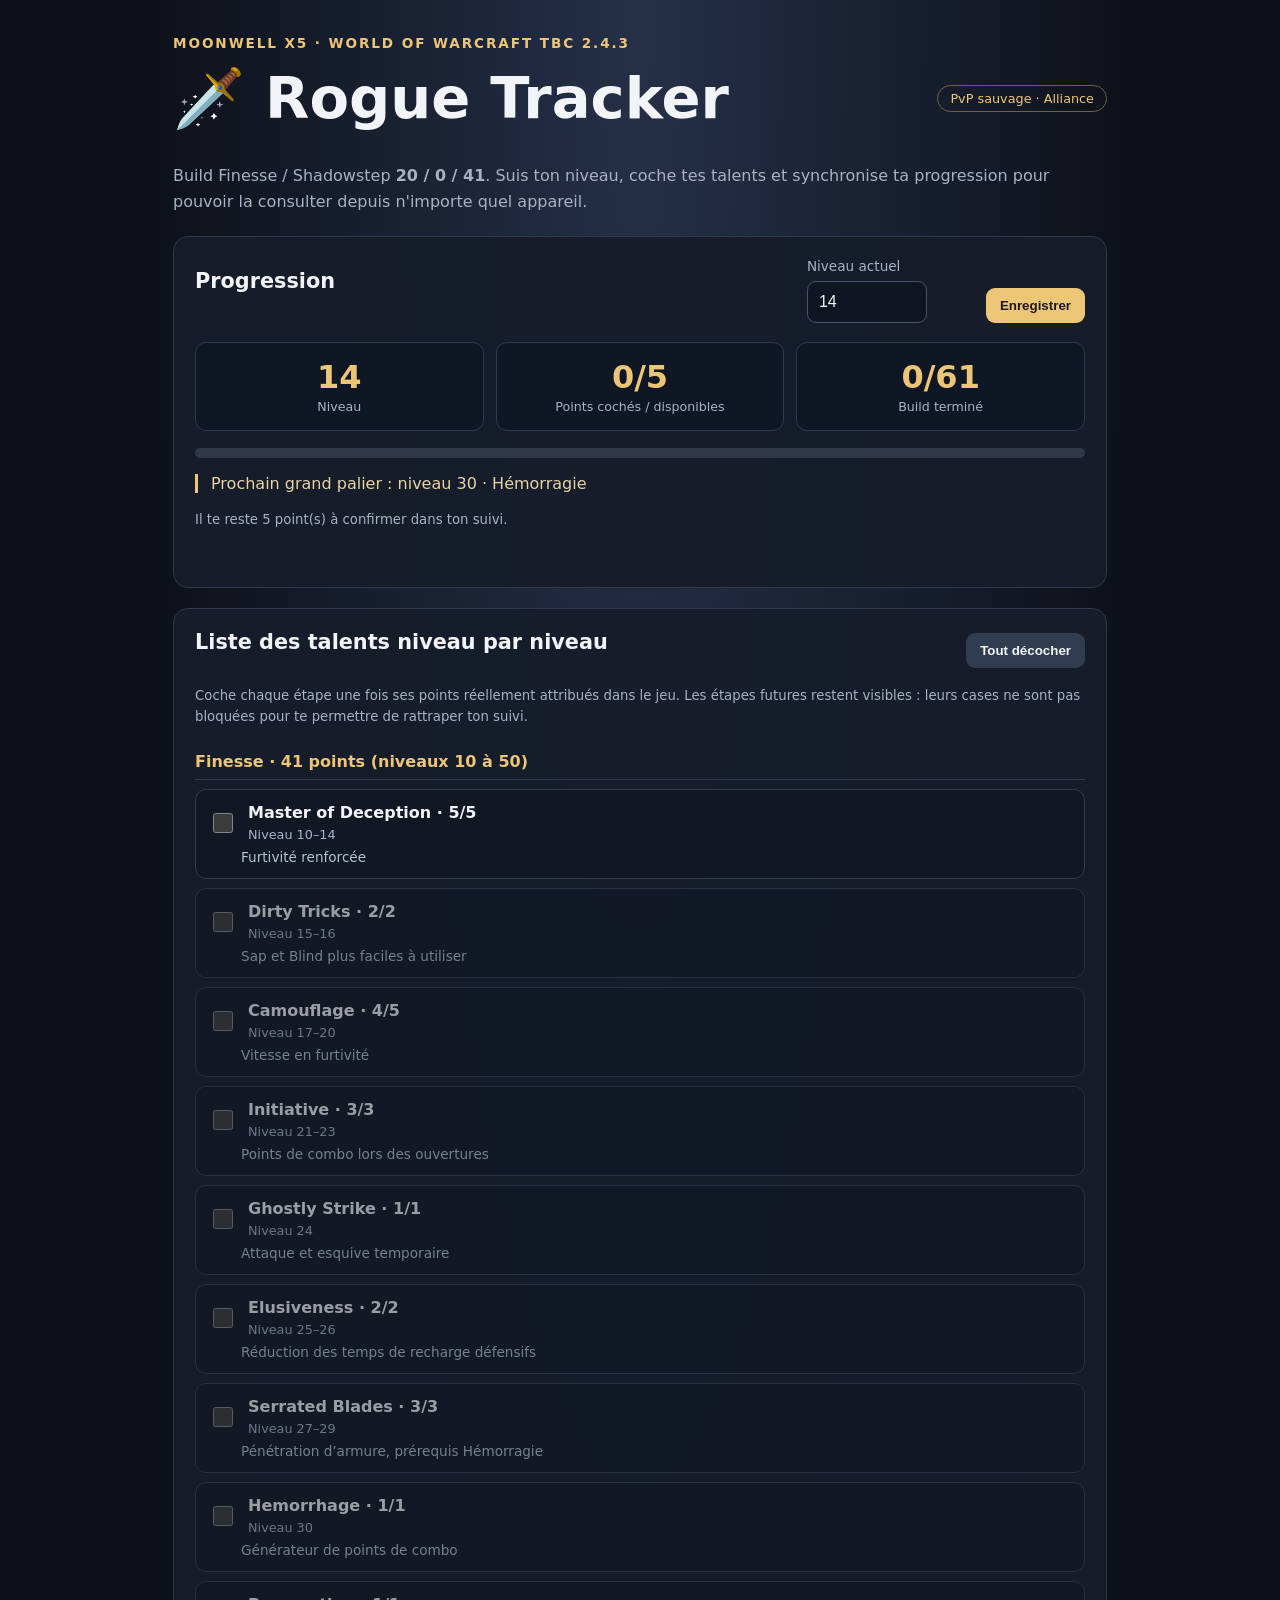
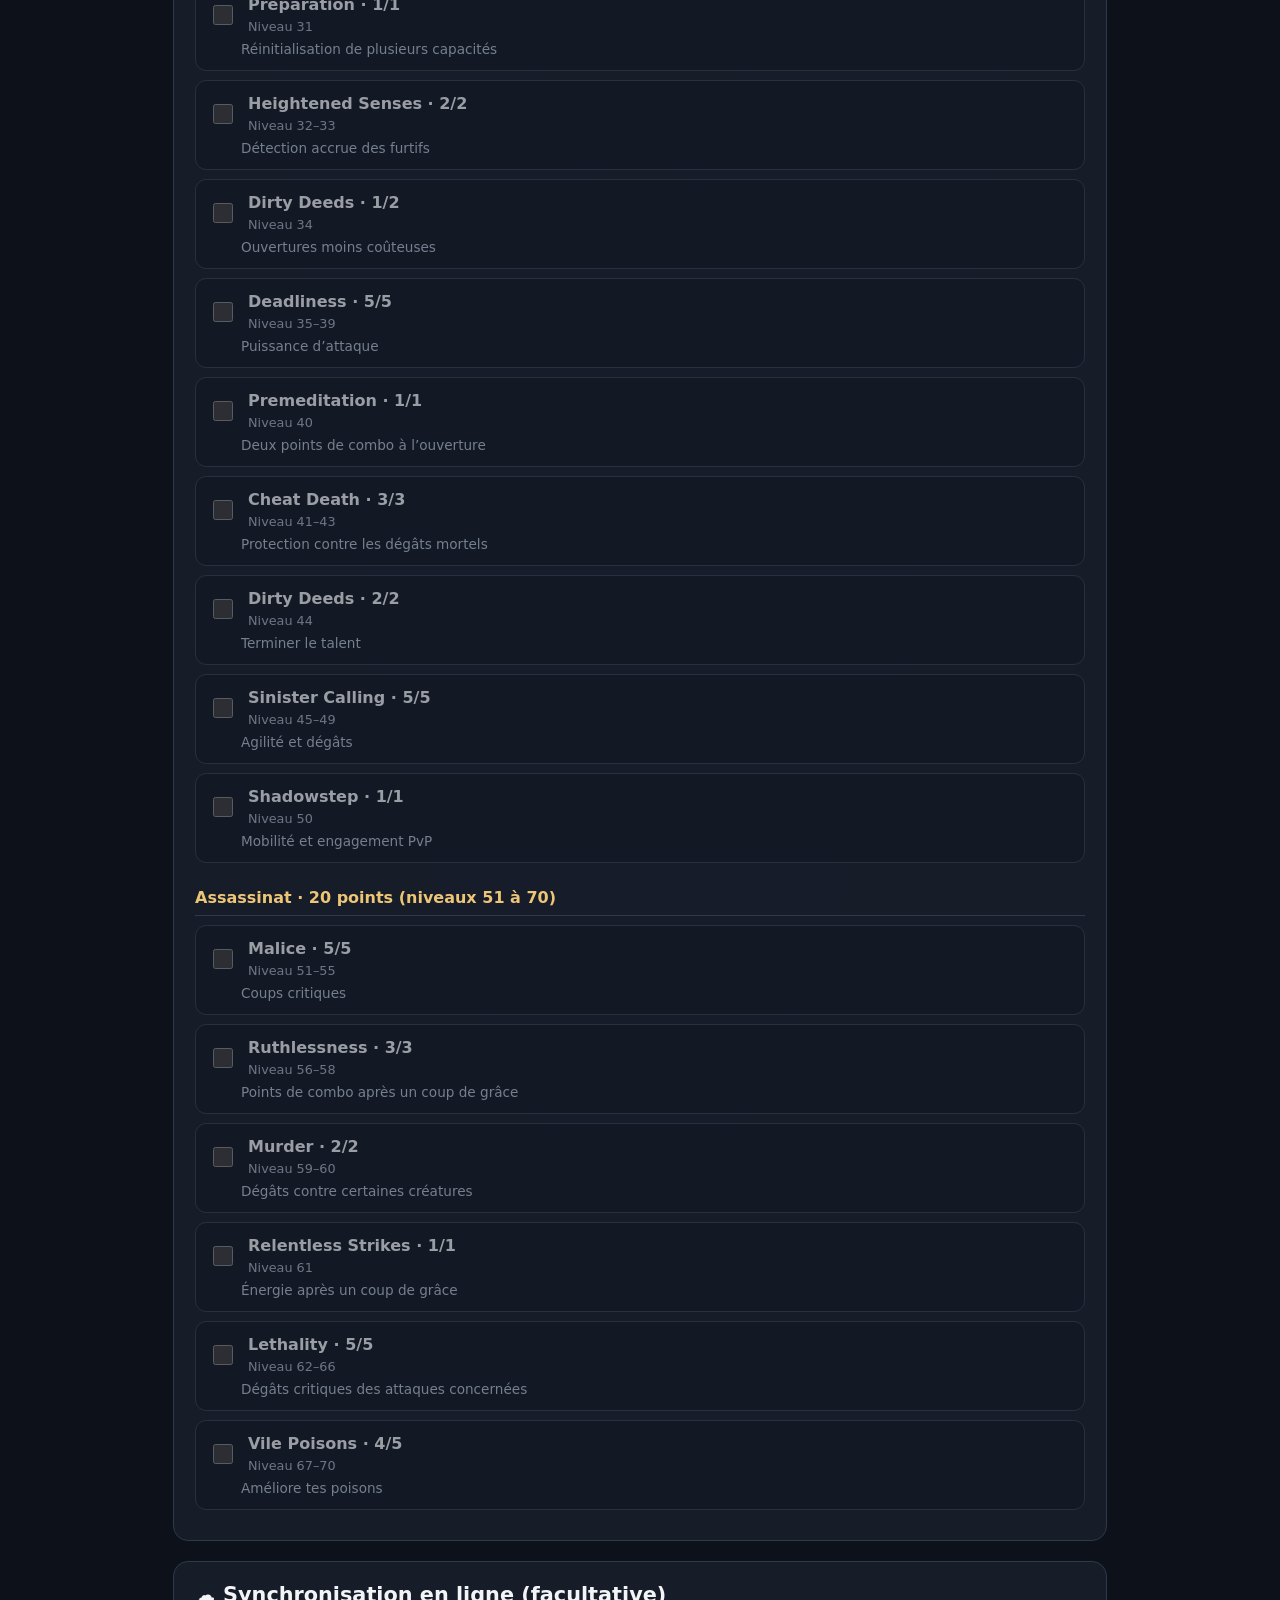
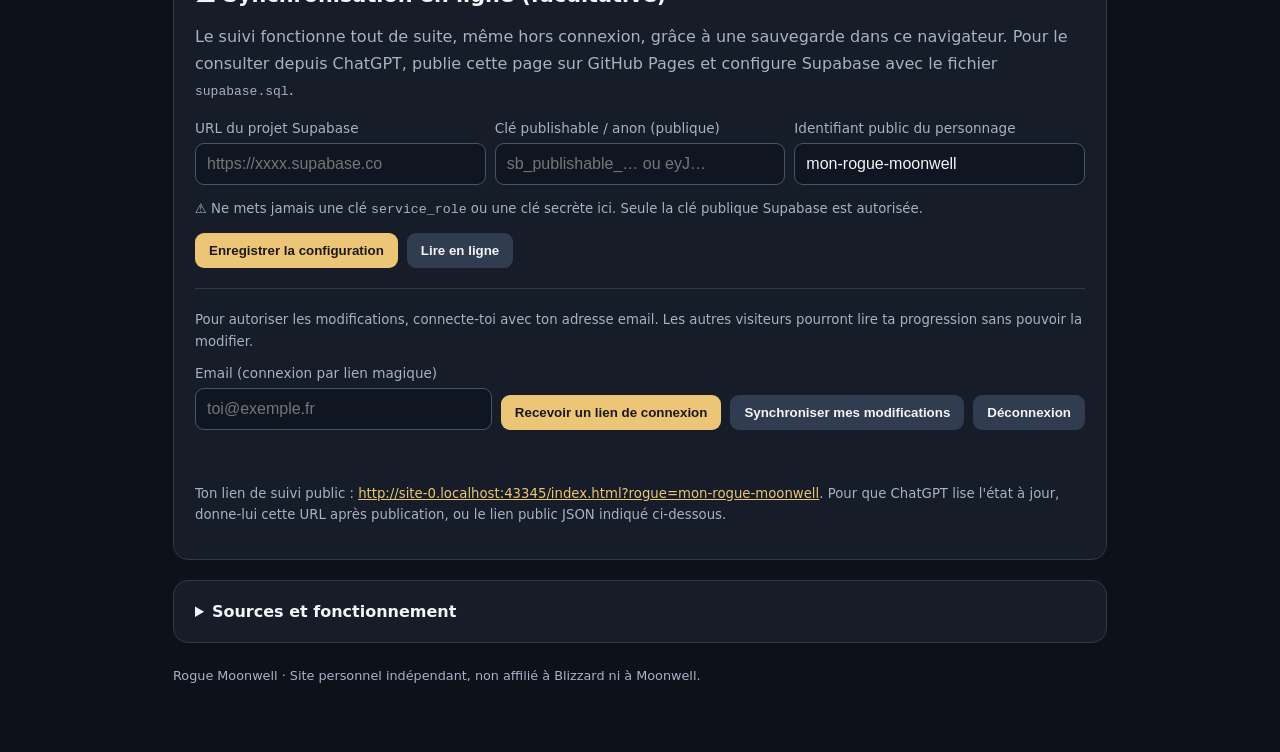
==== index.html @ 912d412c "first commit" ====
<!doctype html>
<html lang="fr"><head><meta charset="utf-8"><meta name="viewport" content="width=device-width,initial-scale=1"><meta name="theme-color" content="#10141e"><title>Rogue Moonwell | Talents TBC 2.4.3</title>
<style>
:root{color-scheme:dark;--bg:#0d111a;--panel:#171d2a;--line:#303949;--text:#f3f4f7;--muted:#a8b2c4;--gold:#edc577;--green:#73d9aa}*{box-sizing:border-box}body{margin:0;background:radial-gradient(ellipse at top,#253048 0,#0d111a 54%);font-family:system-ui,-apple-system,Segoe UI,sans-serif;color:var(--text)}main{max-width:970px;margin:0 auto;padding:35px 18px 70px}.eyebrow{color:var(--gold);font-size:.85rem;font-weight:700;letter-spacing:.14em;text-transform:uppercase}h1{font-size:clamp(2rem,6vw,3.6rem);margin:.25em 0}.intro{color:var(--muted);line-height:1.65}section,.panel{background:rgba(23,29,42,.95);border:1px solid var(--line);border-radius:15px;padding:21px;margin-top:20px}h2{margin-top:0;font-size:1.3rem}h3{margin:0;font-size:1rem}.row{display:flex;justify-content:space-between;align-items:center;gap:15px;flex-wrap:wrap}.pill{border:1px solid #726040;color:var(--gold);border-radius:20px;padding:5px 12px;font-size:.8rem}.stats{display:grid;grid-template-columns:repeat(3,1fr);gap:12px;margin-top:19px}.stat{border:1px solid var(--line);padding:15px;border-radius:11px;background:#101724;text-align:center}.stat strong{font-size:2rem;display:block;color:var(--gold)}.stat span{font-size:.79rem;color:var(--muted)}.bar{height:10px;background:#303848;border-radius:15px;overflow:hidden;margin-top:17px}.fill{height:100%;background:linear-gradient(90deg,#ae8250,var(--gold));width:0;transition:width .2s}label{display:block;color:var(--muted);font-size:.85rem;margin-bottom:7px}input[type=number],input[type=text],input[type=email],input[type=password]{width:100%;background:#101621;border:1px solid #4a5468;color:var(--text);padding:11px;border-radius:9px;font-size:1rem}input[type=number]{max-width:120px}button{background:var(--gold);color:#1d1720;border:0;border-radius:9px;padding:10px 14px;font-weight:700;cursor:pointer}button.secondary{background:#303c50;color:var(--text)}button:disabled{opacity:.45;cursor:not-allowed}.controls{display:flex;gap:9px;flex-wrap:wrap;align-items:end}.controls>div{flex:1;min-width:170px}.small{font-size:.83rem;color:var(--muted);line-height:1.6}.milestone{border-left:3px solid var(--gold);padding-left:13px;color:#e8d3a6;margin:16px 0}.step{border:1px solid #343d4d;border-radius:11px;margin:9px 0;padding:13px;background:#111824}.step.done{opacity:.72}.step-top{display:flex;gap:12px;align-items:center}.step input{width:20px;height:20px;accent-color:#bd9457;flex:none}.step-main{flex:1}.step-title{font-weight:700}.step-meta{font-size:.8rem;color:var(--muted);margin-top:5px}.step-desc{font-size:.85rem;color:#b5c1d1;margin:7px 0 0 32px}.locked{opacity:.60}.category{margin-top:25px;color:var(--gold);border-bottom:1px solid var(--line);padding-bottom:8px}.status{margin-top:14px;color:var(--green);min-height:1.4em}.note{background:#252c39;border-radius:8px;padding:12px;line-height:1.6}.hidden{display:none}a{color:var(--gold)}details summary{cursor:pointer;font-weight:700}footer{color:var(--muted);padding-top:25px;font-size:.8rem}@media(max-width:600px){.stats{gap:7px}.stat{padding:12px 6px}.stat strong{font-size:1.5rem}section{padding:16px}}
</style></head><body><main>
<header><div class="eyebrow">Moonwell x5 · World of Warcraft TBC 2.4.3</div><div class="row"><h1>🗡️ Rogue Tracker</h1><span class="pill">PvP sauvage · Alliance</span></div><p class="intro">Build Finesse / Shadowstep <b>20 / 0 / 41</b>. Suis ton niveau, coche tes talents et synchronise ta progression pour pouvoir la consulter depuis n'importe quel appareil.</p></header>
<section><div class="row"><h2>Progression</h2><div class="controls"><div><label for="level">Niveau actuel</label><input id="level" type="number" min="10" max="70" value="14"></div><button id="saveLocal">Enregistrer</button></div></div><div class="stats"><div class="stat"><strong id="statLevel">14</strong><span>Niveau</span></div><div class="stat"><strong id="statPoints">0/5</strong><span>Points cochés / disponibles</span></div><div class="stat"><strong id="statTotal">0/61</strong><span>Build terminé</span></div></div><div class="bar"><div class="fill" id="barFill"></div></div><p class="milestone" id="nextGoal"></p><p class="small" id="validation"></p><div class="status" id="localStatus"></div></section>
<section><div class="row"><h2>Liste des talents niveau par niveau</h2><button class="secondary" id="reset">Tout décocher</button></div><p class="small">Coche chaque étape une fois ses points réellement attribués dans le jeu. Les étapes futures restent visibles : leurs cases ne sont pas bloquées pour te permettre de rattraper ton suivi.</p><div id="steps"></div></section>
<section><h2>☁️ Synchronisation en ligne (facultative)</h2><p class="intro">Le suivi fonctionne tout de suite, même hors connexion, grâce à une sauvegarde dans ce navigateur. Pour le consulter depuis ChatGPT, publie cette page sur GitHub Pages et configure Supabase avec le fichier <code>supabase.sql</code>.</p><div class="controls"><div><label for="projectUrl">URL du projet Supabase</label><input id="projectUrl" type="text" placeholder="https://xxxx.supabase.co"></div><div><label for="anonKey">Clé publishable / anon (publique)</label><input id="anonKey" type="text" placeholder="sb_publishable_… ou eyJ…"></div><div><label for="slug">Identifiant public du personnage</label><input id="slug" type="text" placeholder="mon-rogue-moonwell"></div></div><p class="small">⚠️ Ne mets jamais une clé <code>service_role</code> ou une clé secrète ici. Seule la clé publique Supabase est autorisée.</p><div class="controls"><button id="saveConfig">Enregistrer la configuration</button><button id="loadCloud" class="secondary">Lire en ligne</button></div><hr style="border:0;border-top:1px solid var(--line);margin:20px 0"><p class="small">Pour autoriser les modifications, connecte-toi avec ton adresse email. Les autres visiteurs pourront lire ta progression sans pouvoir la modifier.</p><div class="controls"><div><label for="email">Email (connexion par lien magique)</label><input id="email" type="email" placeholder="toi@exemple.fr"></div><button id="sendMagic">Recevoir un lien de connexion</button><button id="cloudSave" class="secondary">Synchroniser mes modifications</button><button id="signOut" class="secondary">Déconnexion</button></div><p id="cloudStatus" class="status"></p><p class="small">Ton lien de suivi public : <a id="publicLink" href="#">en attente de configuration</a>. Pour que ChatGPT lise l'état à jour, donne-lui cette URL après publication, ou le lien public JSON indiqué ci-dessous.</p><p class="small" id="jsonLink"></p></section>
<section><details><summary>Sources et fonctionnement</summary><p class="small">Version visée : client d'origine TBC 2.4.3 (niveau maximum 70). Ordre de talents adapté au build Finesse 20/0/41 et vérifié à partir des guides Shadowstep TBC. <a href="https://www.icy-veins.com/tbc-classic/subtlety-rogue-pvp-guide" target="_blank" rel="noopener">Guide Icy Veins</a> · <a href="https://www.warcrafttavern.com/tbc/guides/rogue-shadowstep-pvp/" target="_blank" rel="noopener">Guide Warcraft Tavern</a>.</p><p class="small">Les données restent d'abord dans le navigateur. La lecture en ligne utilise l'API REST Supabase et les politiques de sécurité RLS fournies. Aucun mot de passe n'est stocké par cette page.</p></details></section><footer>Rogue Moonwell · Site personnel indépendant, non affilié à Blizzard ni à Moonwell.</footer></main>
<script>
const steps=[
[10,14,'Finesse','Master of Deception','5/5','Furtivité renforcée'],
[15,16,'Finesse','Dirty Tricks','2/2','Sap et Blind plus faciles à utiliser'],
[17,20,'Finesse','Camouflage','4/5','Vitesse en furtivité'],
[21,23,'Finesse','Initiative','3/3','Points de combo lors des ouvertures'],
[24,24,'Finesse','Ghostly Strike','1/1','Attaque et esquive temporaire'],
[25,26,'Finesse','Elusiveness','2/2','Réduction des temps de recharge défensifs'],
[27,29,'Finesse','Serrated Blades','3/3','Pénétration d’armure, prérequis Hémorragie'],
[30,30,'Finesse','Hemorrhage','1/1','Générateur de points de combo'],
[31,31,'Finesse','Preparation','1/1','Réinitialisation de plusieurs capacités'],
[32,33,'Finesse','Heightened Senses','2/2','Détection accrue des furtifs'],
[34,34,'Finesse','Dirty Deeds','1/2','Ouvertures moins coûteuses'],
[35,39,'Finesse','Deadliness','5/5','Puissance d’attaque'],
[40,40,'Finesse','Premeditation','1/1','Deux points de combo à l’ouverture'],
[41,43,'Finesse','Cheat Death','3/3','Protection contre les dégâts mortels'],
[44,44,'Finesse','Dirty Deeds','2/2','Terminer le talent'],
[45,49,'Finesse','Sinister Calling','5/5','Agilité et dégâts'],
[50,50,'Finesse','Shadowstep','1/1','Mobilité et engagement PvP'],
[51,55,'Assassinat','Malice','5/5','Coups critiques'],
[56,58,'Assassinat','Ruthlessness','3/3','Points de combo après un coup de grâce'],
[59,60,'Assassinat','Murder','2/2','Dégâts contre certaines créatures'],
[61,61,'Assassinat','Relentless Strikes','1/1','Énergie après un coup de grâce'],
[62,66,'Assassinat','Lethality','5/5','Dégâts critiques des attaques concernées'],
[67,70,'Assassinat','Vile Poisons','4/5','Améliore tes poisons']
];
const $=id=>document.getElementById(id);const key='moonwell-rogue-tracker-v1';let state={level:14,checked:[]};let config={url:'',key:'',slug:'mon-rogue-moonwell'};let session=null;
try{state={...state,...JSON.parse(localStorage.getItem(key)||'{}')};config={...config,...JSON.parse(localStorage.getItem(key+'-config')||'{}')}}catch{}
function save(){localStorage.setItem(key,JSON.stringify(state));$('localStatus').textContent='✓ Progression sauvegardée dans ce navigateur.';renderStats()}
function renderStats(){let total=state.checked.reduce((n,i)=>n+(steps[i][1]-steps[i][0]+1),0);let available=Math.max(0,state.level-9);$('statLevel').textContent=state.level;$('statPoints').textContent=`${total}/${available}`;$('statTotal').textContent=total+'/61';$('barFill').style.width=(total/61*100)+'%';let next=[30,31,40,50].find(n=>n>state.level);$('nextGoal').textContent=next?('Prochain grand palier : niveau '+next+' · '+({30:'Hémorragie',31:'Préparation',40:'Préméditation',50:'Pas de l’ombre'}[next])):'Objectif final : niveau 70 et 20/0/41';$('validation').textContent=total>available?'⚠️ Plus de points cochés que de points disponibles à ton niveau. Vérifie tes cases.':total<available?`Il te reste ${available-total} point(s) à confirmer dans ton suivi.`:'✓ Tous tes points disponibles sont cochés.';document.querySelectorAll('.step').forEach((el,i)=>{el.classList.toggle('done',state.checked.includes(i));el.classList.toggle('locked',steps[i][0]>state.level)})}
function renderSteps(){let root=$('steps');root.innerHTML='';steps.forEach((s,i)=>{if(i===0||s[2]!==steps[i-1][2]){let h=document.createElement('h3');h.className='category';h.textContent=s[2]==='Finesse'?'Finesse · 41 points (niveaux 10 à 50)':'Assassinat · 20 points (niveaux 51 à 70)';root.append(h)}let el=document.createElement('div');el.className='step';let top=document.createElement('div');top.className='step-top';let check=document.createElement('input');check.type='checkbox';check.checked=state.checked.includes(i);check.setAttribute('aria-label',s[3]+' '+s[4]);check.onchange=()=>{state.checked=check.checked?[...new Set([...state.checked,i])]:state.checked.filter(x=>x!==i);save()};let main=document.createElement('div');main.className='step-main';let title=document.createElement('div');title.className='step-title';title.textContent=s[3]+' · '+s[4];let meta=document.createElement('div');meta.className='step-meta';meta.textContent='Niveau '+(s[0]===s[1]?s[0]:s[0]+'–'+s[1]);main.append(title,meta);top.append(check,main);let desc=document.createElement('p');desc.className='step-desc';desc.textContent=s[5];el.append(top,desc);root.append(el)});renderStats()}
$('level').value=state.level;$('level').onchange=()=>{state.level=Math.max(10,Math.min(70,Number($('level').value)||14));$('level').value=state.level;save()};$('saveLocal').onclick=save;$('reset').onclick=()=>{if(confirm('Décocher toutes les étapes ?')){state.checked=[];renderSteps();save()}};
function renderConfig(){$('projectUrl').value=config.url;$('anonKey').value=config.key;$('slug').value=config.slug;let link=location.origin+location.pathname+'?rogue='+encodeURIComponent(config.slug);$('publicLink').href=link;$('publicLink').textContent=link;$('jsonLink').textContent=config.url?'API publique lisible par ChatGPT : '+config.url+'/rest/v1/rogue_progress?slug=eq.'+encodeURIComponent(config.slug)+'&select=slug,level,checked,updated_at':''}
function getConfig(){let url=$('projectUrl').value.trim().replace(/\/$/,'');if(url&&!/^https:\/\/[\w.-]+\.supabase\.co$/.test(url))throw Error('URL Supabase invalide');let key=$('anonKey').value.trim();if(/service_role|sb_secret_/i.test(key))throw Error('Ne colle jamais une clé secrète ici.');let slug=$('slug').value.trim().toLowerCase();if(!/^[a-z0-9-]{3,60}$/.test(slug))throw Error('Identifiant public : 3 à 60 caractères, lettres/chiffres/tirets.');return {url,key,slug}}
function cloudHeaders(auth=false){return {'apikey':config.key,'Authorization':'Bearer '+(auth&&session?.access_token?session.access_token:config.key),'Content-Type':'application/json'}}
function ready(){if(!config.url||!config.key)throw Error('Configure d’abord l’URL et la clé publique de Supabase.')}
async function readCloud(){ready();let r=await fetch(config.url+'/rest/v1/rogue_progress?slug=eq.'+encodeURIComponent(config.slug)+'&select=slug,level,checked,updated_at',{headers:cloudHeaders()});if(!r.ok)throw Error('Lecture impossible : '+r.status+' '+(await r.text()).slice(0,200));let rows=await r.json();if(!rows.length)throw Error('Aucune progression publiée pour cet identifiant. Connecte-toi puis synchronise une première fois.');let row=rows[0];state={level:row.level,checked:(Array.isArray(row.checked)?row.checked:[]).filter(i=>Number.isInteger(i)&&i>=0&&i<steps.length)};$('level').value=state.level;renderSteps();save();$('cloudStatus').textContent='✓ Progression récupérée en ligne (mise à jour '+row.updated_at+').'}
$('saveConfig').onclick=()=>{try{config=getConfig();localStorage.setItem(key+'-config',JSON.stringify(config));renderConfig();$('cloudStatus').textContent='✓ Configuration enregistrée localement.'}catch(e){$('cloudStatus').textContent=e.message}};
$('loadCloud').onclick=async()=>{try{await readCloud()}catch(e){$('cloudStatus').textContent='⚠️ '+e.message}};
function callbackUrl(){return location.origin+location.pathname+'?rogue='+encodeURIComponent(config.slug)}
async function authRequest(endpoint,body){ready();let r=await fetch(config.url+'/auth/v1/'+endpoint,{method:'POST',headers:cloudHeaders(),body:JSON.stringify(body)});if(!r.ok)throw Error((await r.text()).slice(0,300));return r.json()}
$('sendMagic').onclick=async()=>{try{config=getConfig();localStorage.setItem(key+'-config',JSON.stringify(config));let email=$('email').value.trim();if(!email)throw Error('Saisis ton email.');await authRequest('otp',{email,create_user:true,gotrue_meta_security:{},redirect_to:callbackUrl()});$('cloudStatus').textContent='✓ Vérifie ta boîte mail : un lien de connexion vient d’être demandé.'}catch(e){$('cloudStatus').textContent='⚠️ '+e.message}};
async function recoverSession(){let hash=new URLSearchParams(location.hash.slice(1));let access=hash.get('access_token'),refresh=hash.get('refresh_token');if(access){session={access_token:access,refresh_token:refresh};sessionStorage.setItem(key+'-session',JSON.stringify(session));history.replaceState(null,'',location.pathname+location.search)}else{try{session=JSON.parse(sessionStorage.getItem(key+'-session')||'null')}catch{}}if(session?.access_token){try{let r=await fetch(config.url+'/auth/v1/user',{headers:cloudHeaders(true)});if(!r.ok){session=null;sessionStorage.removeItem(key+'-session')}else{$('cloudStatus').textContent='✓ Connecté : tu peux synchroniser ta progression.'}}catch{}}}
$('cloudSave').onclick=async()=>{try{ready();if(!session?.access_token)throw Error('Connecte-toi avec le lien reçu par email.');let user=await fetch(config.url+'/auth/v1/user',{headers:cloudHeaders(true)});if(!user.ok)throw Error('Session expirée. Reconnecte-toi.');let uid=(await user.json()).id;let r=await fetch(config.url+'/rest/v1/rogue_progress?on_conflict=slug',{method:'POST',headers:{...cloudHeaders(true),'Prefer':'resolution=merge-duplicates,return=representation'},body:JSON.stringify({slug:config.slug,owner_id:uid,level:state.level,checked:state.checked,updated_at:new Date().toISOString()})});if(!r.ok)throw Error('Écriture refusée : '+r.status+' '+(await r.text()).slice(0,220));$('cloudStatus').textContent='✓ Progression synchronisée sur Supabase !'}catch(e){$('cloudStatus').textContent='⚠️ '+e.message}};
$('signOut').onclick=()=>{session=null;sessionStorage.removeItem(key+'-session');$('cloudStatus').textContent='Déconnecté de cette page.'};
renderSteps();let shared=new URLSearchParams(location.search).get('rogue');if(shared&&/^[a-z0-9-]{3,60}$/.test(shared))config.slug=shared;renderConfig();recoverSession();
</script></body></html>
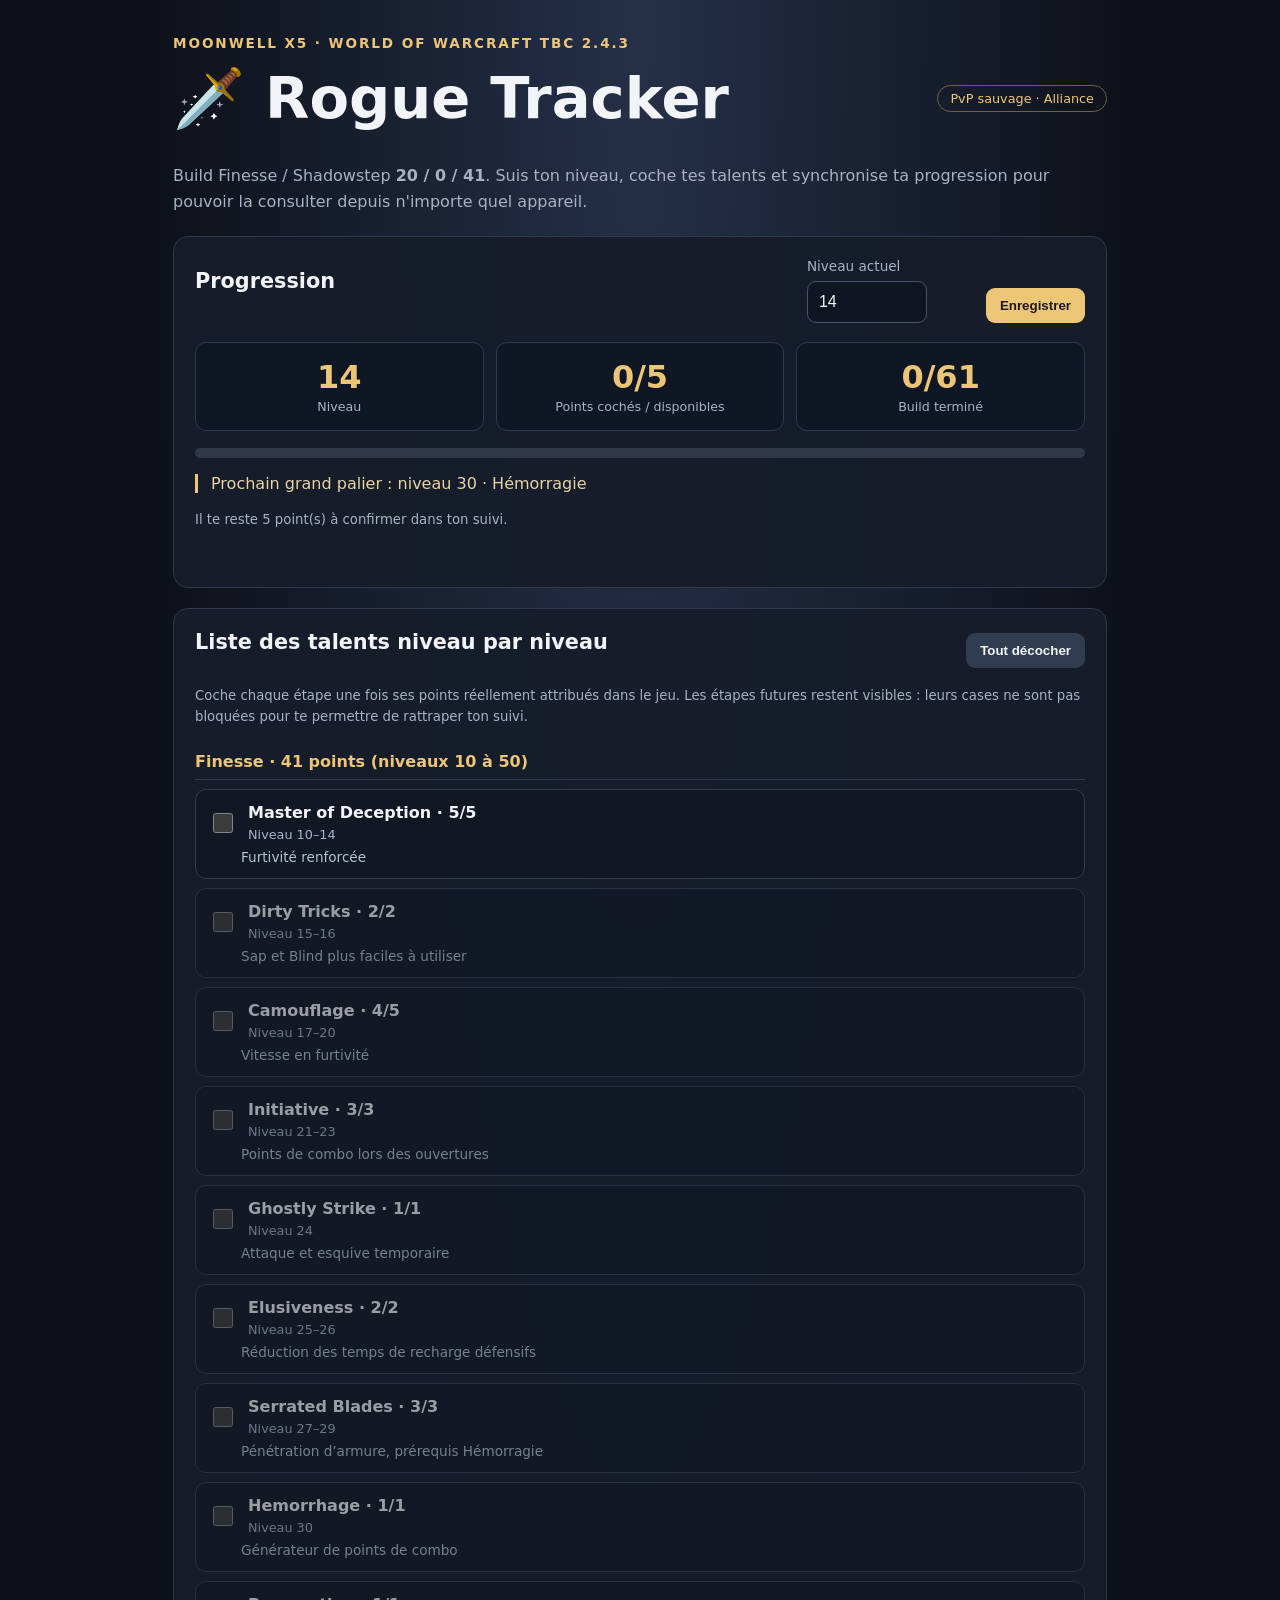
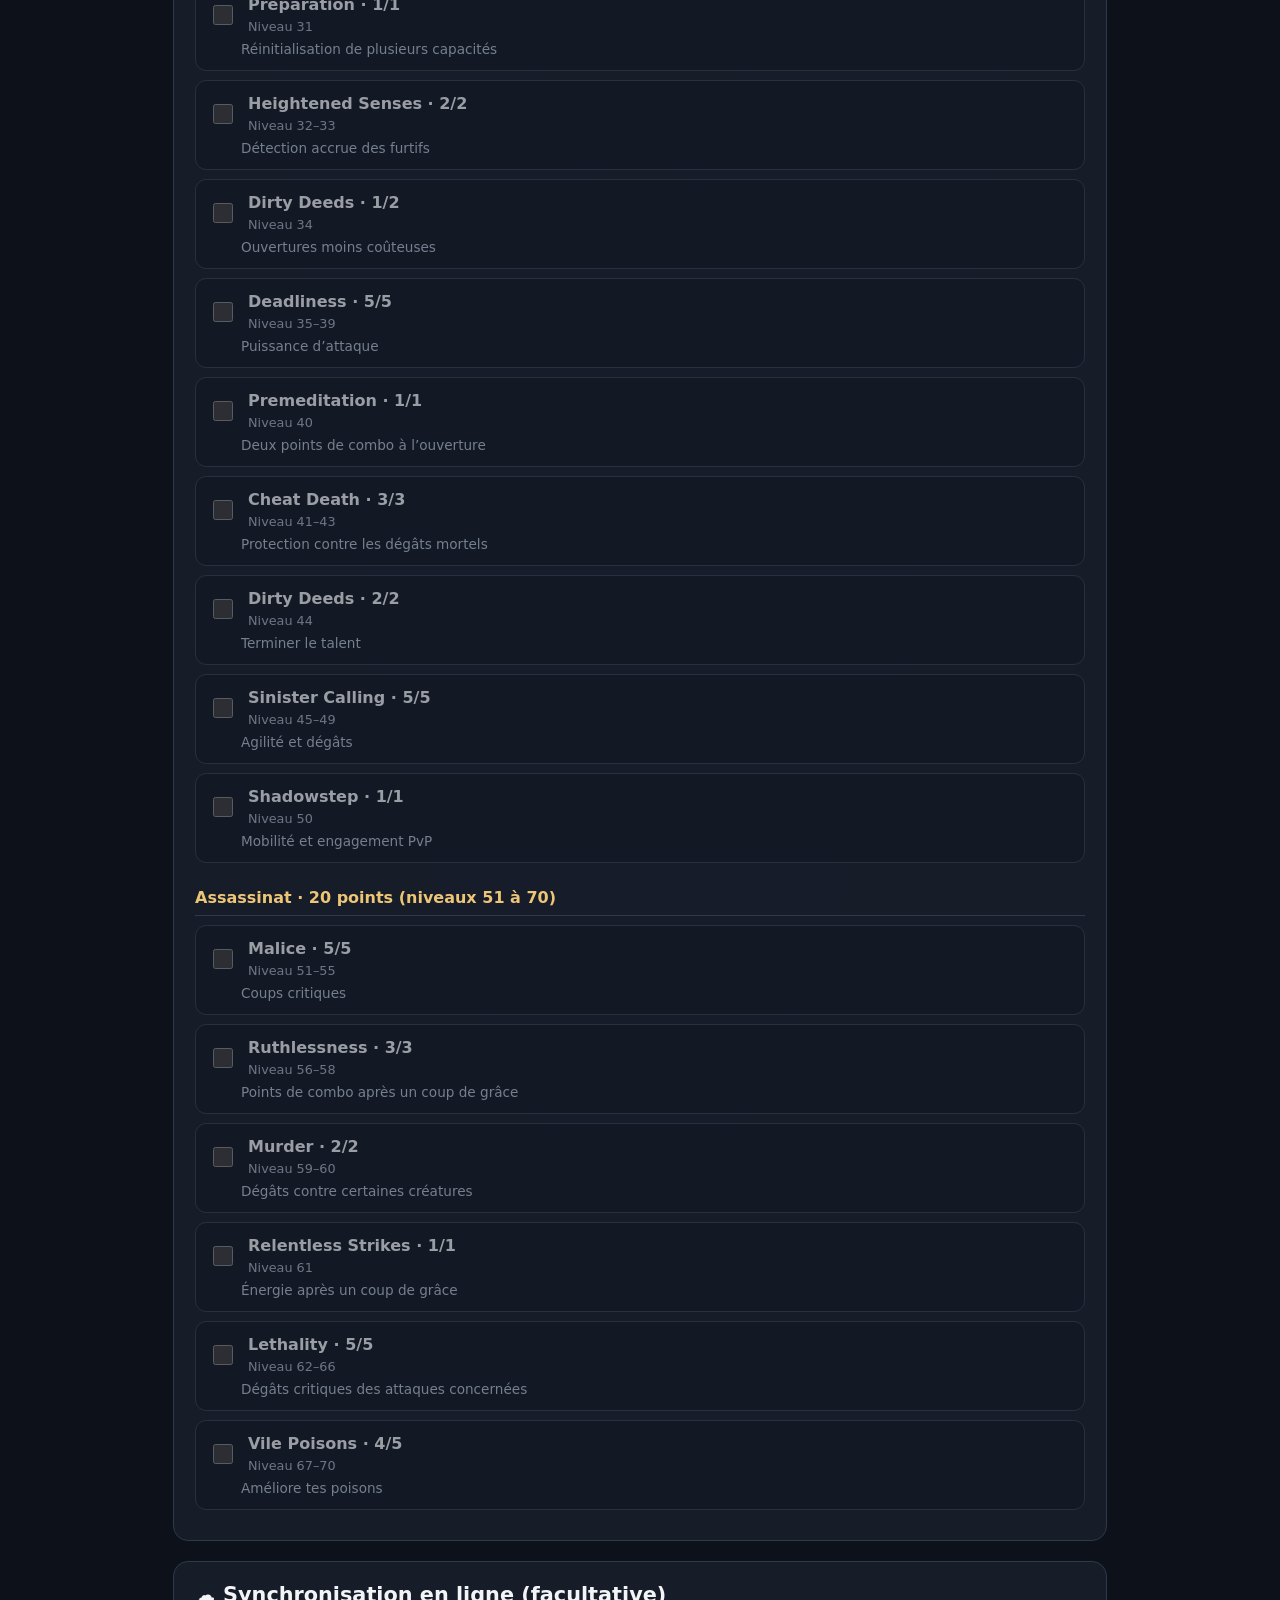
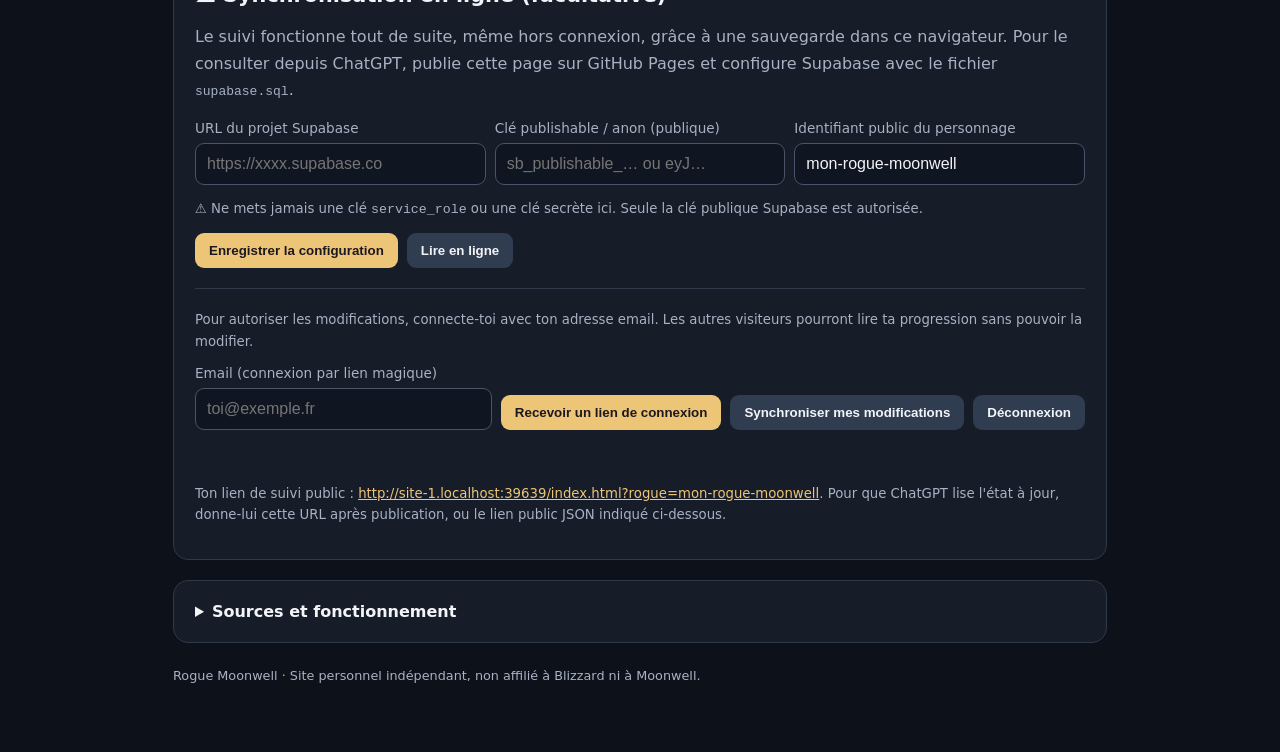
==== commit 4e8686d8: "correction email" ====
--- a/index.html
+++ b/index.html
@@ -49,7 +49,7 @@
 $('loadCloud').onclick=async()=>{try{await readCloud()}catch(e){$('cloudStatus').textContent='⚠️ '+e.message}};
 function callbackUrl(){return location.origin+location.pathname+'?rogue='+encodeURIComponent(config.slug)}
 async function authRequest(endpoint,body){ready();let r=await fetch(config.url+'/auth/v1/'+endpoint,{method:'POST',headers:cloudHeaders(),body:JSON.stringify(body)});if(!r.ok)throw Error((await r.text()).slice(0,300));return r.json()}
-$('sendMagic').onclick=async()=>{try{config=getConfig();localStorage.setItem(key+'-config',JSON.stringify(config));let email=$('email').value.trim();if(!email)throw Error('Saisis ton email.');await authRequest('otp',{email,create_user:true,gotrue_meta_security:{},redirect_to:callbackUrl()});$('cloudStatus').textContent='✓ Vérifie ta boîte mail : un lien de connexion vient d’être demandé.'}catch(e){$('cloudStatus').textContent='⚠️ '+e.message}};
+$('sendMagic').onclick=async()=>{try{config=getConfig();localStorage.setItem(key+'-config',JSON.stringify(config));let email=$('email').value.trim();if(!email)throw Error('Saisis ton email.');await authRequest('otp',{email,create_user:true,gotrue_meta_security:{},email_redirect_to:callbackUrl()});$('cloudStatus').textContent='✓ Vérifie ta boîte mail : un lien de connexion vient d’être demandé.'}catch(e){$('cloudStatus').textContent='⚠️ '+e.message}};
 async function recoverSession(){let hash=new URLSearchParams(location.hash.slice(1));let access=hash.get('access_token'),refresh=hash.get('refresh_token');if(access){session={access_token:access,refresh_token:refresh};sessionStorage.setItem(key+'-session',JSON.stringify(session));history.replaceState(null,'',location.pathname+location.search)}else{try{session=JSON.parse(sessionStorage.getItem(key+'-session')||'null')}catch{}}if(session?.access_token){try{let r=await fetch(config.url+'/auth/v1/user',{headers:cloudHeaders(true)});if(!r.ok){session=null;sessionStorage.removeItem(key+'-session')}else{$('cloudStatus').textContent='✓ Connecté : tu peux synchroniser ta progression.'}}catch{}}}
 $('cloudSave').onclick=async()=>{try{ready();if(!session?.access_token)throw Error('Connecte-toi avec le lien reçu par email.');let user=await fetch(config.url+'/auth/v1/user',{headers:cloudHeaders(true)});if(!user.ok)throw Error('Session expirée. Reconnecte-toi.');let uid=(await user.json()).id;let r=await fetch(config.url+'/rest/v1/rogue_progress?on_conflict=slug',{method:'POST',headers:{...cloudHeaders(true),'Prefer':'resolution=merge-duplicates,return=representation'},body:JSON.stringify({slug:config.slug,owner_id:uid,level:state.level,checked:state.checked,updated_at:new Date().toISOString()})});if(!r.ok)throw Error('Écriture refusée : '+r.status+' '+(await r.text()).slice(0,220));$('cloudStatus').textContent='✓ Progression synchronisée sur Supabase !'}catch(e){$('cloudStatus').textContent='⚠️ '+e.message}};
 $('signOut').onclick=()=>{session=null;sessionStorage.removeItem(key+'-session');$('cloudStatus').textContent='Déconnecté de cette page.'};
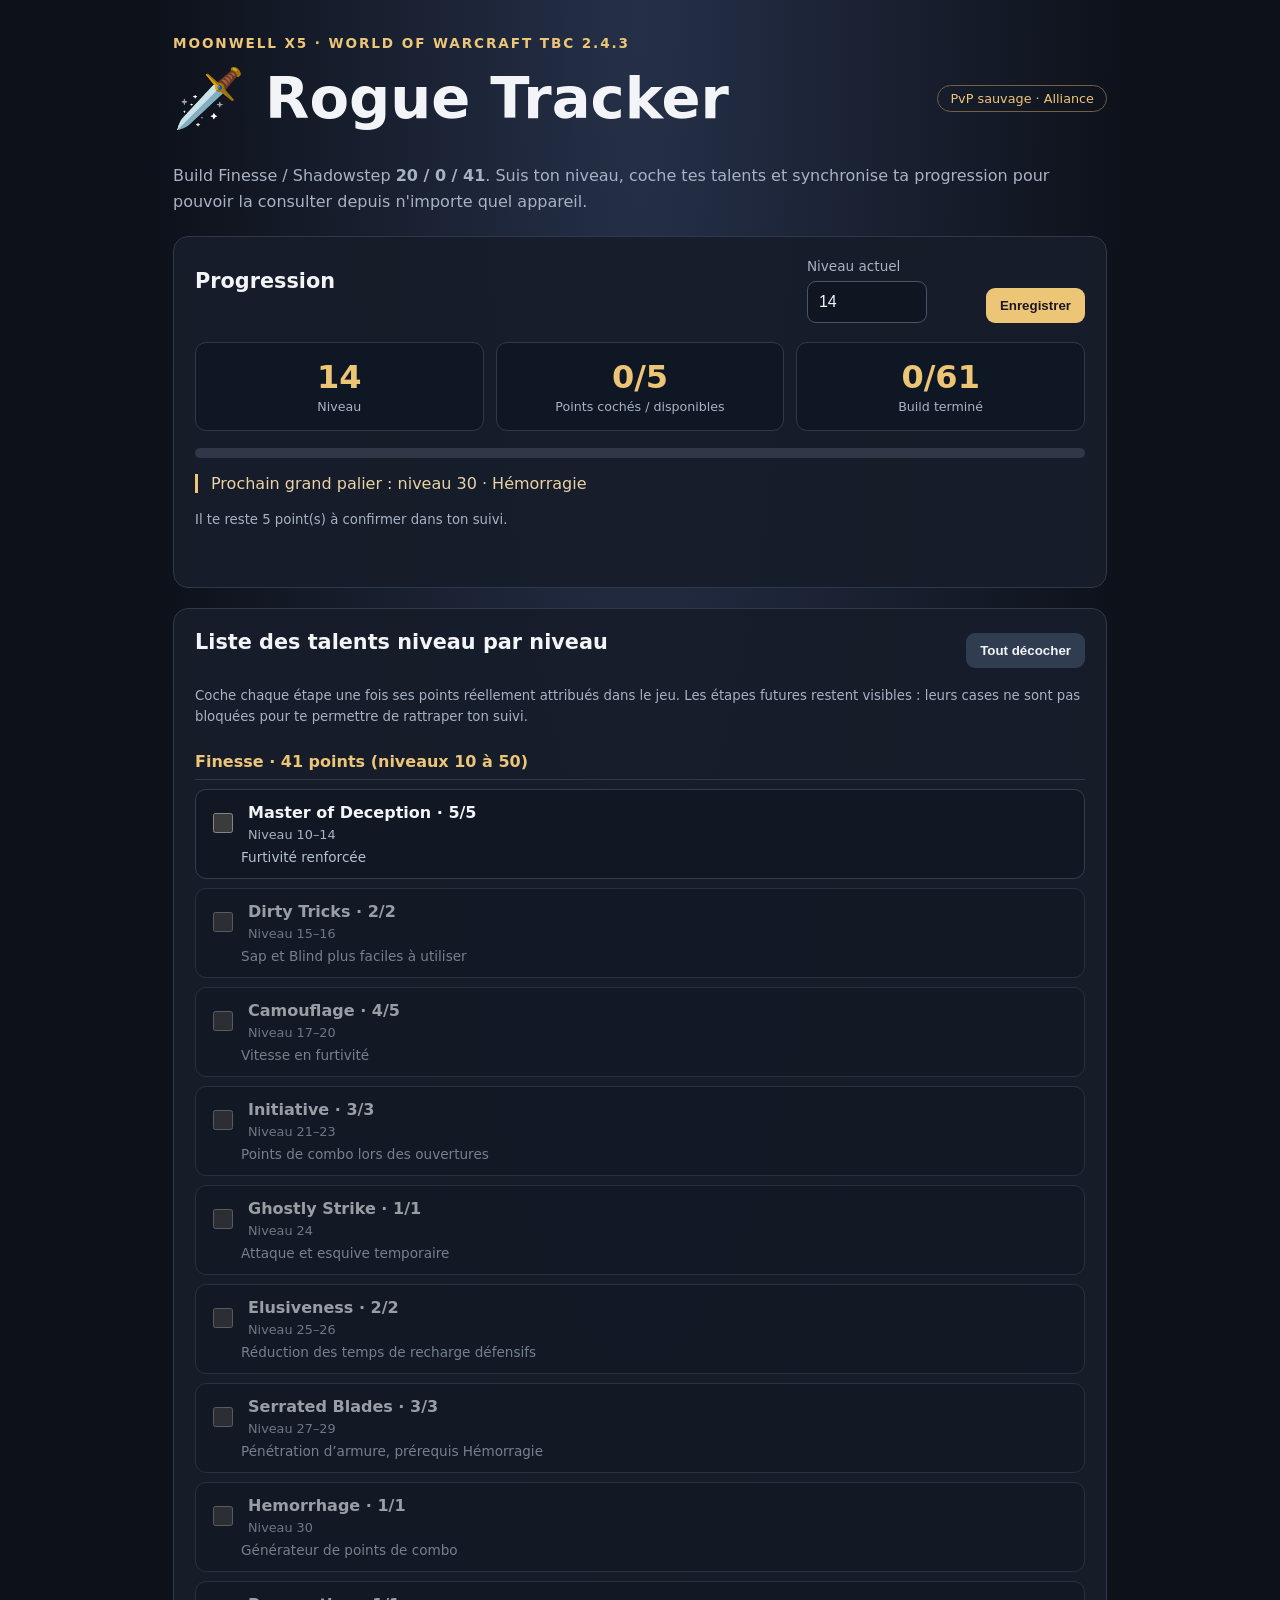
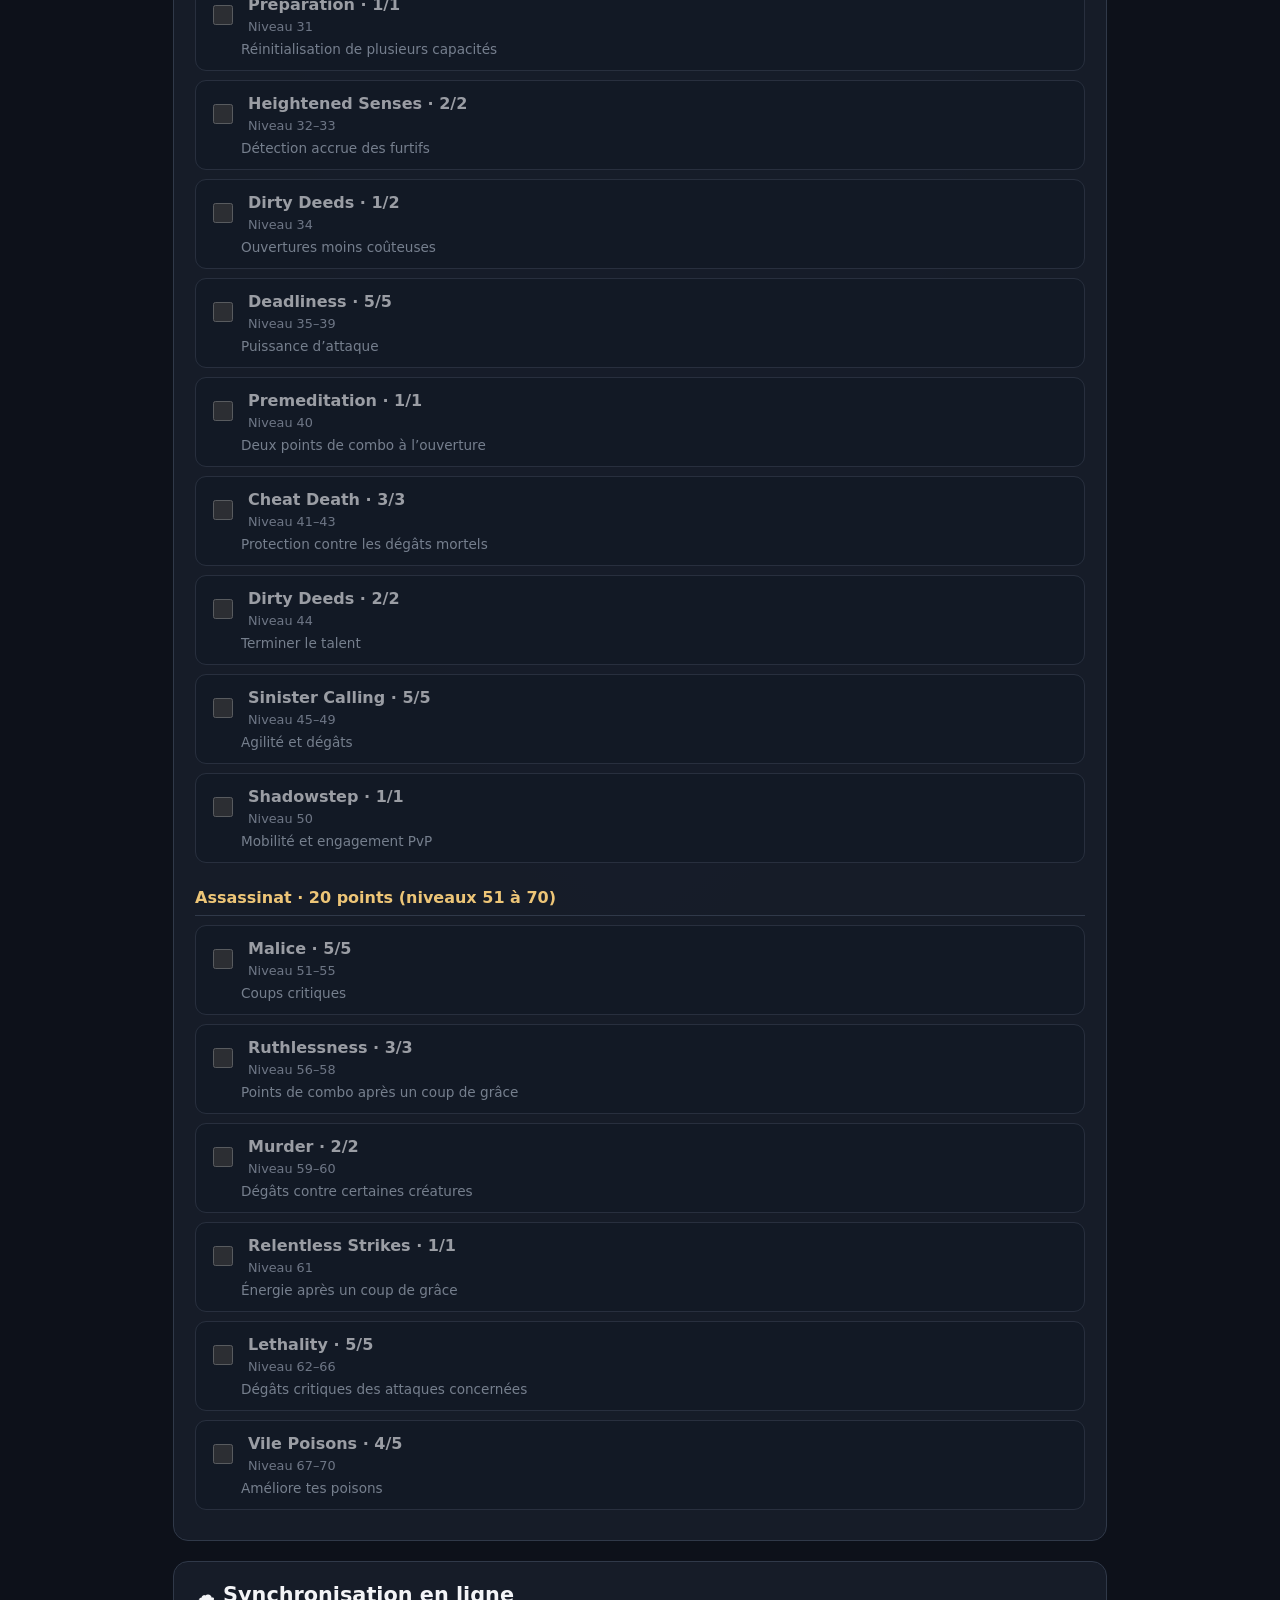
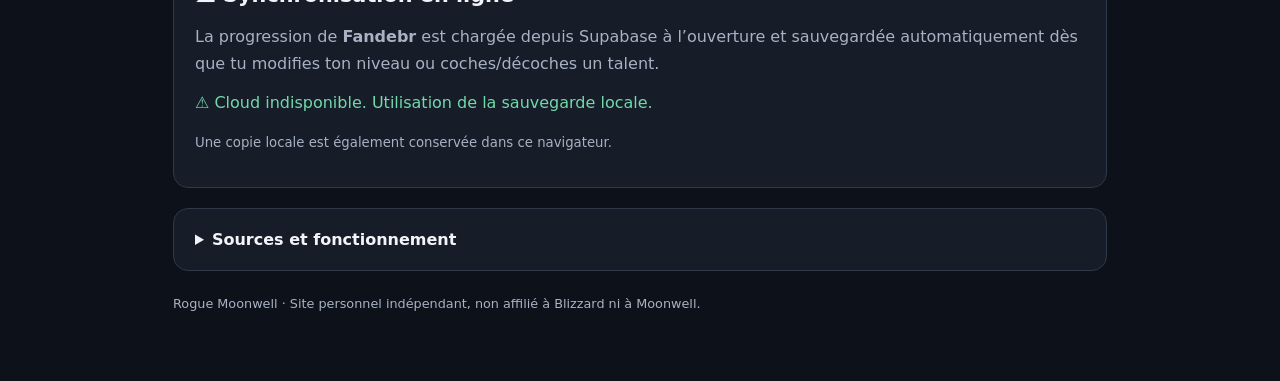
==== commit cb698ef5: "oe" ====
--- a/index.html
+++ b/index.html
@@ -6,8 +6,12 @@
 <header><div class="eyebrow">Moonwell x5 · World of Warcraft TBC 2.4.3</div><div class="row"><h1>🗡️ Rogue Tracker</h1><span class="pill">PvP sauvage · Alliance</span></div><p class="intro">Build Finesse / Shadowstep <b>20 / 0 / 41</b>. Suis ton niveau, coche tes talents et synchronise ta progression pour pouvoir la consulter depuis n'importe quel appareil.</p></header>
 <section><div class="row"><h2>Progression</h2><div class="controls"><div><label for="level">Niveau actuel</label><input id="level" type="number" min="10" max="70" value="14"></div><button id="saveLocal">Enregistrer</button></div></div><div class="stats"><div class="stat"><strong id="statLevel">14</strong><span>Niveau</span></div><div class="stat"><strong id="statPoints">0/5</strong><span>Points cochés / disponibles</span></div><div class="stat"><strong id="statTotal">0/61</strong><span>Build terminé</span></div></div><div class="bar"><div class="fill" id="barFill"></div></div><p class="milestone" id="nextGoal"></p><p class="small" id="validation"></p><div class="status" id="localStatus"></div></section>
 <section><div class="row"><h2>Liste des talents niveau par niveau</h2><button class="secondary" id="reset">Tout décocher</button></div><p class="small">Coche chaque étape une fois ses points réellement attribués dans le jeu. Les étapes futures restent visibles : leurs cases ne sont pas bloquées pour te permettre de rattraper ton suivi.</p><div id="steps"></div></section>
-<section><h2>☁️ Synchronisation en ligne (facultative)</h2><p class="intro">Le suivi fonctionne tout de suite, même hors connexion, grâce à une sauvegarde dans ce navigateur. Pour le consulter depuis ChatGPT, publie cette page sur GitHub Pages et configure Supabase avec le fichier <code>supabase.sql</code>.</p><div class="controls"><div><label for="projectUrl">URL du projet Supabase</label><input id="projectUrl" type="text" placeholder="https://xxxx.supabase.co"></div><div><label for="anonKey">Clé publishable / anon (publique)</label><input id="anonKey" type="text" placeholder="sb_publishable_… ou eyJ…"></div><div><label for="slug">Identifiant public du personnage</label><input id="slug" type="text" placeholder="mon-rogue-moonwell"></div></div><p class="small">⚠️ Ne mets jamais une clé <code>service_role</code> ou une clé secrète ici. Seule la clé publique Supabase est autorisée.</p><div class="controls"><button id="saveConfig">Enregistrer la configuration</button><button id="loadCloud" class="secondary">Lire en ligne</button></div><hr style="border:0;border-top:1px solid var(--line);margin:20px 0"><p class="small">Pour autoriser les modifications, connecte-toi avec ton adresse email. Les autres visiteurs pourront lire ta progression sans pouvoir la modifier.</p><div class="controls"><div><label for="email">Email (connexion par lien magique)</label><input id="email" type="email" placeholder="toi@exemple.fr"></div><button id="sendMagic">Recevoir un lien de connexion</button><button id="cloudSave" class="secondary">Synchroniser mes modifications</button><button id="signOut" class="secondary">Déconnexion</button></div><p id="cloudStatus" class="status"></p><p class="small">Ton lien de suivi public : <a id="publicLink" href="#">en attente de configuration</a>. Pour que ChatGPT lise l'état à jour, donne-lui cette URL après publication, ou le lien public JSON indiqué ci-dessous.</p><p class="small" id="jsonLink"></p></section>
-<section><details><summary>Sources et fonctionnement</summary><p class="small">Version visée : client d'origine TBC 2.4.3 (niveau maximum 70). Ordre de talents adapté au build Finesse 20/0/41 et vérifié à partir des guides Shadowstep TBC. <a href="https://www.icy-veins.com/tbc-classic/subtlety-rogue-pvp-guide" target="_blank" rel="noopener">Guide Icy Veins</a> · <a href="https://www.warcrafttavern.com/tbc/guides/rogue-shadowstep-pvp/" target="_blank" rel="noopener">Guide Warcraft Tavern</a>.</p><p class="small">Les données restent d'abord dans le navigateur. La lecture en ligne utilise l'API REST Supabase et les politiques de sécurité RLS fournies. Aucun mot de passe n'est stocké par cette page.</p></details></section><footer>Rogue Moonwell · Site personnel indépendant, non affilié à Blizzard ni à Moonwell.</footer></main>
+<section><h2>☁️ Synchronisation en ligne</h2>
+<p class="intro">La progression de <b>Fandebr</b> est chargée depuis Supabase à l’ouverture et sauvegardée automatiquement dès que tu modifies ton niveau ou coches/décoches un talent.</p>
+<p id="cloudStatus" class="status">Connexion au cloud…</p>
+<p class="small">Une copie locale est également conservée dans ce navigateur.</p>
+</section>
+<section><details><summary>Sources et fonctionnement</summary><p class="small">Version visée : client d'origine TBC 2.4.3 (niveau maximum 70). Ordre de talents adapté au build Finesse 20/0/41 et vérifié à partir des guides Shadowstep TBC. <a href="https://www.icy-veins.com/tbc-classic/subtlety-rogue-pvp-guide" target="_blank" rel="noopener">Guide Icy Veins</a> · <a href="https://www.warcrafttavern.com/tbc/guides/rogue-shadowstep-pvp/" target="_blank" rel="noopener">Guide Warcraft Tavern</a>.</p><p class="small">La progression est synchronisée automatiquement avec Supabase et une copie locale est conservée dans le navigateur.</p></details></section><footer>Rogue Moonwell · Site personnel indépendant, non affilié à Blizzard ni à Moonwell.</footer></main>
 <script>
 const steps=[
 [10,14,'Finesse','Master of Deception','5/5','Furtivité renforcée'],
@@ -34,24 +38,175 @@
 [62,66,'Assassinat','Lethality','5/5','Dégâts critiques des attaques concernées'],
 [67,70,'Assassinat','Vile Poisons','4/5','Améliore tes poisons']
 ];
-const $=id=>document.getElementById(id);const key='moonwell-rogue-tracker-v1';let state={level:14,checked:[]};let config={url:'',key:'',slug:'mon-rogue-moonwell'};let session=null;
-try{state={...state,...JSON.parse(localStorage.getItem(key)||'{}')};config={...config,...JSON.parse(localStorage.getItem(key+'-config')||'{}')}}catch{}
-function save(){localStorage.setItem(key,JSON.stringify(state));$('localStatus').textContent='✓ Progression sauvegardée dans ce navigateur.';renderStats()}
-function renderStats(){let total=state.checked.reduce((n,i)=>n+(steps[i][1]-steps[i][0]+1),0);let available=Math.max(0,state.level-9);$('statLevel').textContent=state.level;$('statPoints').textContent=`${total}/${available}`;$('statTotal').textContent=total+'/61';$('barFill').style.width=(total/61*100)+'%';let next=[30,31,40,50].find(n=>n>state.level);$('nextGoal').textContent=next?('Prochain grand palier : niveau '+next+' · '+({30:'Hémorragie',31:'Préparation',40:'Préméditation',50:'Pas de l’ombre'}[next])):'Objectif final : niveau 70 et 20/0/41';$('validation').textContent=total>available?'⚠️ Plus de points cochés que de points disponibles à ton niveau. Vérifie tes cases.':total<available?`Il te reste ${available-total} point(s) à confirmer dans ton suivi.`:'✓ Tous tes points disponibles sont cochés.';document.querySelectorAll('.step').forEach((el,i)=>{el.classList.toggle('done',state.checked.includes(i));el.classList.toggle('locked',steps[i][0]>state.level)})}
-function renderSteps(){let root=$('steps');root.innerHTML='';steps.forEach((s,i)=>{if(i===0||s[2]!==steps[i-1][2]){let h=document.createElement('h3');h.className='category';h.textContent=s[2]==='Finesse'?'Finesse · 41 points (niveaux 10 à 50)':'Assassinat · 20 points (niveaux 51 à 70)';root.append(h)}let el=document.createElement('div');el.className='step';let top=document.createElement('div');top.className='step-top';let check=document.createElement('input');check.type='checkbox';check.checked=state.checked.includes(i);check.setAttribute('aria-label',s[3]+' '+s[4]);check.onchange=()=>{state.checked=check.checked?[...new Set([...state.checked,i])]:state.checked.filter(x=>x!==i);save()};let main=document.createElement('div');main.className='step-main';let title=document.createElement('div');title.className='step-title';title.textContent=s[3]+' · '+s[4];let meta=document.createElement('div');meta.className='step-meta';meta.textContent='Niveau '+(s[0]===s[1]?s[0]:s[0]+'–'+s[1]);main.append(title,meta);top.append(check,main);let desc=document.createElement('p');desc.className='step-desc';desc.textContent=s[5];el.append(top,desc);root.append(el)});renderStats()}
-$('level').value=state.level;$('level').onchange=()=>{state.level=Math.max(10,Math.min(70,Number($('level').value)||14));$('level').value=state.level;save()};$('saveLocal').onclick=save;$('reset').onclick=()=>{if(confirm('Décocher toutes les étapes ?')){state.checked=[];renderSteps();save()}};
-function renderConfig(){$('projectUrl').value=config.url;$('anonKey').value=config.key;$('slug').value=config.slug;let link=location.origin+location.pathname+'?rogue='+encodeURIComponent(config.slug);$('publicLink').href=link;$('publicLink').textContent=link;$('jsonLink').textContent=config.url?'API publique lisible par ChatGPT : '+config.url+'/rest/v1/rogue_progress?slug=eq.'+encodeURIComponent(config.slug)+'&select=slug,level,checked,updated_at':''}
-function getConfig(){let url=$('projectUrl').value.trim().replace(/\/$/,'');if(url&&!/^https:\/\/[\w.-]+\.supabase\.co$/.test(url))throw Error('URL Supabase invalide');let key=$('anonKey').value.trim();if(/service_role|sb_secret_/i.test(key))throw Error('Ne colle jamais une clé secrète ici.');let slug=$('slug').value.trim().toLowerCase();if(!/^[a-z0-9-]{3,60}$/.test(slug))throw Error('Identifiant public : 3 à 60 caractères, lettres/chiffres/tirets.');return {url,key,slug}}
-function cloudHeaders(auth=false){return {'apikey':config.key,'Authorization':'Bearer '+(auth&&session?.access_token?session.access_token:config.key),'Content-Type':'application/json'}}
-function ready(){if(!config.url||!config.key)throw Error('Configure d’abord l’URL et la clé publique de Supabase.')}
-async function readCloud(){ready();let r=await fetch(config.url+'/rest/v1/rogue_progress?slug=eq.'+encodeURIComponent(config.slug)+'&select=slug,level,checked,updated_at',{headers:cloudHeaders()});if(!r.ok)throw Error('Lecture impossible : '+r.status+' '+(await r.text()).slice(0,200));let rows=await r.json();if(!rows.length)throw Error('Aucune progression publiée pour cet identifiant. Connecte-toi puis synchronise une première fois.');let row=rows[0];state={level:row.level,checked:(Array.isArray(row.checked)?row.checked:[]).filter(i=>Number.isInteger(i)&&i>=0&&i<steps.length)};$('level').value=state.level;renderSteps();save();$('cloudStatus').textContent='✓ Progression récupérée en ligne (mise à jour '+row.updated_at+').'}
-$('saveConfig').onclick=()=>{try{config=getConfig();localStorage.setItem(key+'-config',JSON.stringify(config));renderConfig();$('cloudStatus').textContent='✓ Configuration enregistrée localement.'}catch(e){$('cloudStatus').textContent=e.message}};
-$('loadCloud').onclick=async()=>{try{await readCloud()}catch(e){$('cloudStatus').textContent='⚠️ '+e.message}};
-function callbackUrl(){return location.origin+location.pathname+'?rogue='+encodeURIComponent(config.slug)}
-async function authRequest(endpoint,body){ready();let r=await fetch(config.url+'/auth/v1/'+endpoint,{method:'POST',headers:cloudHeaders(),body:JSON.stringify(body)});if(!r.ok)throw Error((await r.text()).slice(0,300));return r.json()}
-$('sendMagic').onclick=async()=>{try{config=getConfig();localStorage.setItem(key+'-config',JSON.stringify(config));let email=$('email').value.trim();if(!email)throw Error('Saisis ton email.');await authRequest('otp',{email,create_user:true,gotrue_meta_security:{},email_redirect_to:callbackUrl()});$('cloudStatus').textContent='✓ Vérifie ta boîte mail : un lien de connexion vient d’être demandé.'}catch(e){$('cloudStatus').textContent='⚠️ '+e.message}};
-async function recoverSession(){let hash=new URLSearchParams(location.hash.slice(1));let access=hash.get('access_token'),refresh=hash.get('refresh_token');if(access){session={access_token:access,refresh_token:refresh};sessionStorage.setItem(key+'-session',JSON.stringify(session));history.replaceState(null,'',location.pathname+location.search)}else{try{session=JSON.parse(sessionStorage.getItem(key+'-session')||'null')}catch{}}if(session?.access_token){try{let r=await fetch(config.url+'/auth/v1/user',{headers:cloudHeaders(true)});if(!r.ok){session=null;sessionStorage.removeItem(key+'-session')}else{$('cloudStatus').textContent='✓ Connecté : tu peux synchroniser ta progression.'}}catch{}}}
-$('cloudSave').onclick=async()=>{try{ready();if(!session?.access_token)throw Error('Connecte-toi avec le lien reçu par email.');let user=await fetch(config.url+'/auth/v1/user',{headers:cloudHeaders(true)});if(!user.ok)throw Error('Session expirée. Reconnecte-toi.');let uid=(await user.json()).id;let r=await fetch(config.url+'/rest/v1/rogue_progress?on_conflict=slug',{method:'POST',headers:{...cloudHeaders(true),'Prefer':'resolution=merge-duplicates,return=representation'},body:JSON.stringify({slug:config.slug,owner_id:uid,level:state.level,checked:state.checked,updated_at:new Date().toISOString()})});if(!r.ok)throw Error('Écriture refusée : '+r.status+' '+(await r.text()).slice(0,220));$('cloudStatus').textContent='✓ Progression synchronisée sur Supabase !'}catch(e){$('cloudStatus').textContent='⚠️ '+e.message}};
-$('signOut').onclick=()=>{session=null;sessionStorage.removeItem(key+'-session');$('cloudStatus').textContent='Déconnecté de cette page.'};
-renderSteps();let shared=new URLSearchParams(location.search).get('rogue');if(shared&&/^[a-z0-9-]{3,60}$/.test(shared))config.slug=shared;renderConfig();recoverSession();
+const $=id=>document.getElementById(id);
+const key='moonwell-rogue-tracker-v2';
+const SUPABASE_URL='https://rcefxsqrstamkfbzelyx.supabase.co';
+const SUPABASE_KEY='sb_publishable_J1t5Mv-ouW4wHDD4Q9v2lw_scSVv8Sr';
+const SLUG='fandebr';
+let state={level:14,checked:[]};
+
+try{
+  const local=JSON.parse(localStorage.getItem(key)||'{}');
+  state={...state,...local};
+}catch{}
+
+function cloudHeaders(){
+  return {
+    'apikey':SUPABASE_KEY,
+    'Authorization':'Bearer '+SUPABASE_KEY,
+    'Content-Type':'application/json'
+  };
+}
+
+let saveTimer=null;
+function save(){
+  localStorage.setItem(key,JSON.stringify(state));
+  $('localStatus').textContent='✓ Progression sauvegardée localement.';
+  renderStats();
+  clearTimeout(saveTimer);
+  saveTimer=setTimeout(saveCloud,250);
+}
+
+async function saveCloud(){
+  try{
+    $('cloudStatus').textContent='☁️ Sauvegarde…';
+    const r=await fetch(
+      SUPABASE_URL+'/rest/v1/rogue_progress?on_conflict=slug',
+      {
+        method:'POST',
+        headers:{
+          ...cloudHeaders(),
+          'Prefer':'resolution=merge-duplicates,return=minimal'
+        },
+        body:JSON.stringify({
+          slug:SLUG,
+          owner_id:null,
+          level:state.level,
+          checked:state.checked,
+          updated_at:new Date().toISOString()
+        })
+      }
+    );
+    if(!r.ok) throw Error(r.status+' '+(await r.text()).slice(0,250));
+    $('cloudStatus').textContent='✓ Progression synchronisée automatiquement.';
+  }catch(e){
+    console.error(e);
+    $('cloudStatus').textContent='⚠️ Synchronisation impossible. La sauvegarde locale reste active.';
+  }
+}
+
+async function readCloud(){
+  try{
+    $('cloudStatus').textContent='☁️ Chargement de Fandebr…';
+    const r=await fetch(
+      SUPABASE_URL+'/rest/v1/rogue_progress?slug=eq.'+encodeURIComponent(SLUG)+'&select=slug,level,checked,updated_at',
+      {headers:cloudHeaders()}
+    );
+    if(!r.ok) throw Error(r.status+' '+(await r.text()).slice(0,250));
+    const rows=await r.json();
+
+    if(rows.length){
+      const row=rows[0];
+      state={
+        level:Math.max(10,Math.min(70,Number(row.level)||14)),
+        checked:(Array.isArray(row.checked)?row.checked:[]).filter(i=>Number.isInteger(i)&&i>=0&&i<steps.length)
+      };
+      localStorage.setItem(key,JSON.stringify(state));
+      $('level').value=state.level;
+      renderSteps();
+      $('cloudStatus').textContent='✓ Progression en ligne chargée.';
+    }else{
+      $('cloudStatus').textContent='☁️ Première sauvegarde de Fandebr…';
+      await saveCloud();
+    }
+  }catch(e){
+    console.error(e);
+    $('cloudStatus').textContent='⚠️ Cloud indisponible. Utilisation de la sauvegarde locale.';
+  }
+}
+
+function renderStats(){
+  let total=state.checked.reduce((n,i)=>n+(steps[i][1]-steps[i][0]+1),0);
+  let available=Math.max(0,state.level-9);
+  $('statLevel').textContent=state.level;
+  $('statPoints').textContent=`${total}/${available}`;
+  $('statTotal').textContent=total+'/61';
+  $('barFill').style.width=(total/61*100)+'%';
+  let next=[30,31,40,50].find(n=>n>state.level);
+  $('nextGoal').textContent=next
+    ?('Prochain grand palier : niveau '+next+' · '+({30:'Hémorragie',31:'Préparation',40:'Préméditation',50:'Pas de l’ombre'}[next]))
+    :'Objectif final : niveau 70 et 20/0/41';
+  $('validation').textContent=total>available
+    ?'⚠️ Plus de points cochés que de points disponibles à ton niveau. Vérifie tes cases.'
+    :total<available
+      ?`Il te reste ${available-total} point(s) à confirmer dans ton suivi.`
+      :'✓ Tous tes points disponibles sont cochés.';
+  document.querySelectorAll('.step').forEach((el,i)=>{
+    el.classList.toggle('done',state.checked.includes(i));
+    el.classList.toggle('locked',steps[i][0]>state.level);
+  });
+}
+
+function renderSteps(){
+  let root=$('steps');
+  root.innerHTML='';
+  steps.forEach((s,i)=>{
+    if(i===0||s[2]!==steps[i-1][2]){
+      let h=document.createElement('h3');
+      h.className='category';
+      h.textContent=s[2]==='Finesse'
+        ?'Finesse · 41 points (niveaux 10 à 50)'
+        :'Assassinat · 20 points (niveaux 51 à 70)';
+      root.append(h);
+    }
+    let el=document.createElement('div');
+    el.className='step';
+    let top=document.createElement('div');
+    top.className='step-top';
+    let check=document.createElement('input');
+    check.type='checkbox';
+    check.checked=state.checked.includes(i);
+    check.setAttribute('aria-label',s[3]+' '+s[4]);
+    check.onchange=()=>{
+      state.checked=check.checked
+        ?[...new Set([...state.checked,i])]
+        :state.checked.filter(x=>x!==i);
+      save();
+    };
+    let main=document.createElement('div');
+    main.className='step-main';
+    let title=document.createElement('div');
+    title.className='step-title';
+    title.textContent=s[3]+' · '+s[4];
+    let meta=document.createElement('div');
+    meta.className='step-meta';
+    meta.textContent='Niveau '+(s[0]===s[1]?s[0]:s[0]+'–'+s[1]);
+    main.append(title,meta);
+    top.append(check,main);
+    let desc=document.createElement('p');
+    desc.className='step-desc';
+    desc.textContent=s[5];
+    el.append(top,desc);
+    root.append(el);
+  });
+  renderStats();
+}
+
+$('level').value=state.level;
+$('level').onchange=()=>{
+  state.level=Math.max(10,Math.min(70,Number($('level').value)||14));
+  $('level').value=state.level;
+  save();
+};
+$('saveLocal').onclick=save;
+$('reset').onclick=()=>{
+  if(confirm('Décocher toutes les étapes ?')){
+    state.checked=[];
+    renderSteps();
+    save();
+  }
+};
+
+renderSteps();
+readCloud();
 </script></body></html>
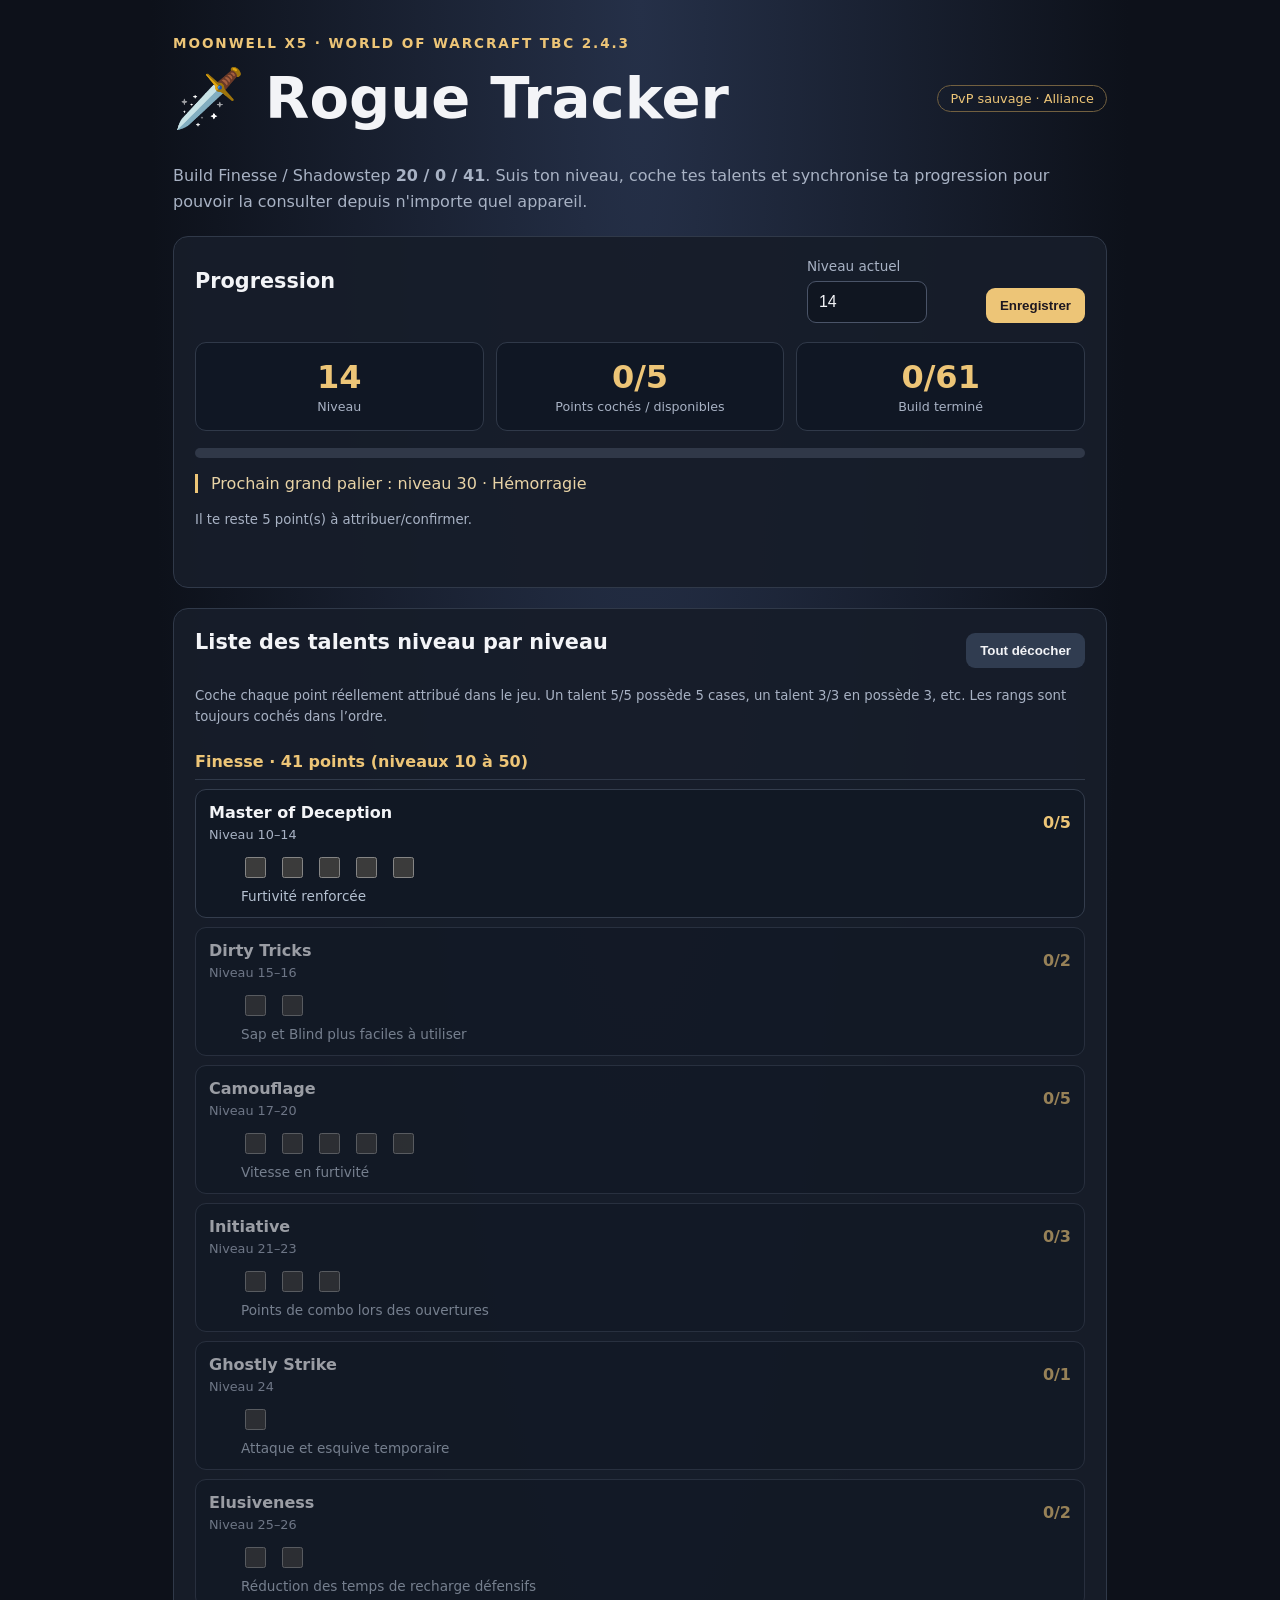
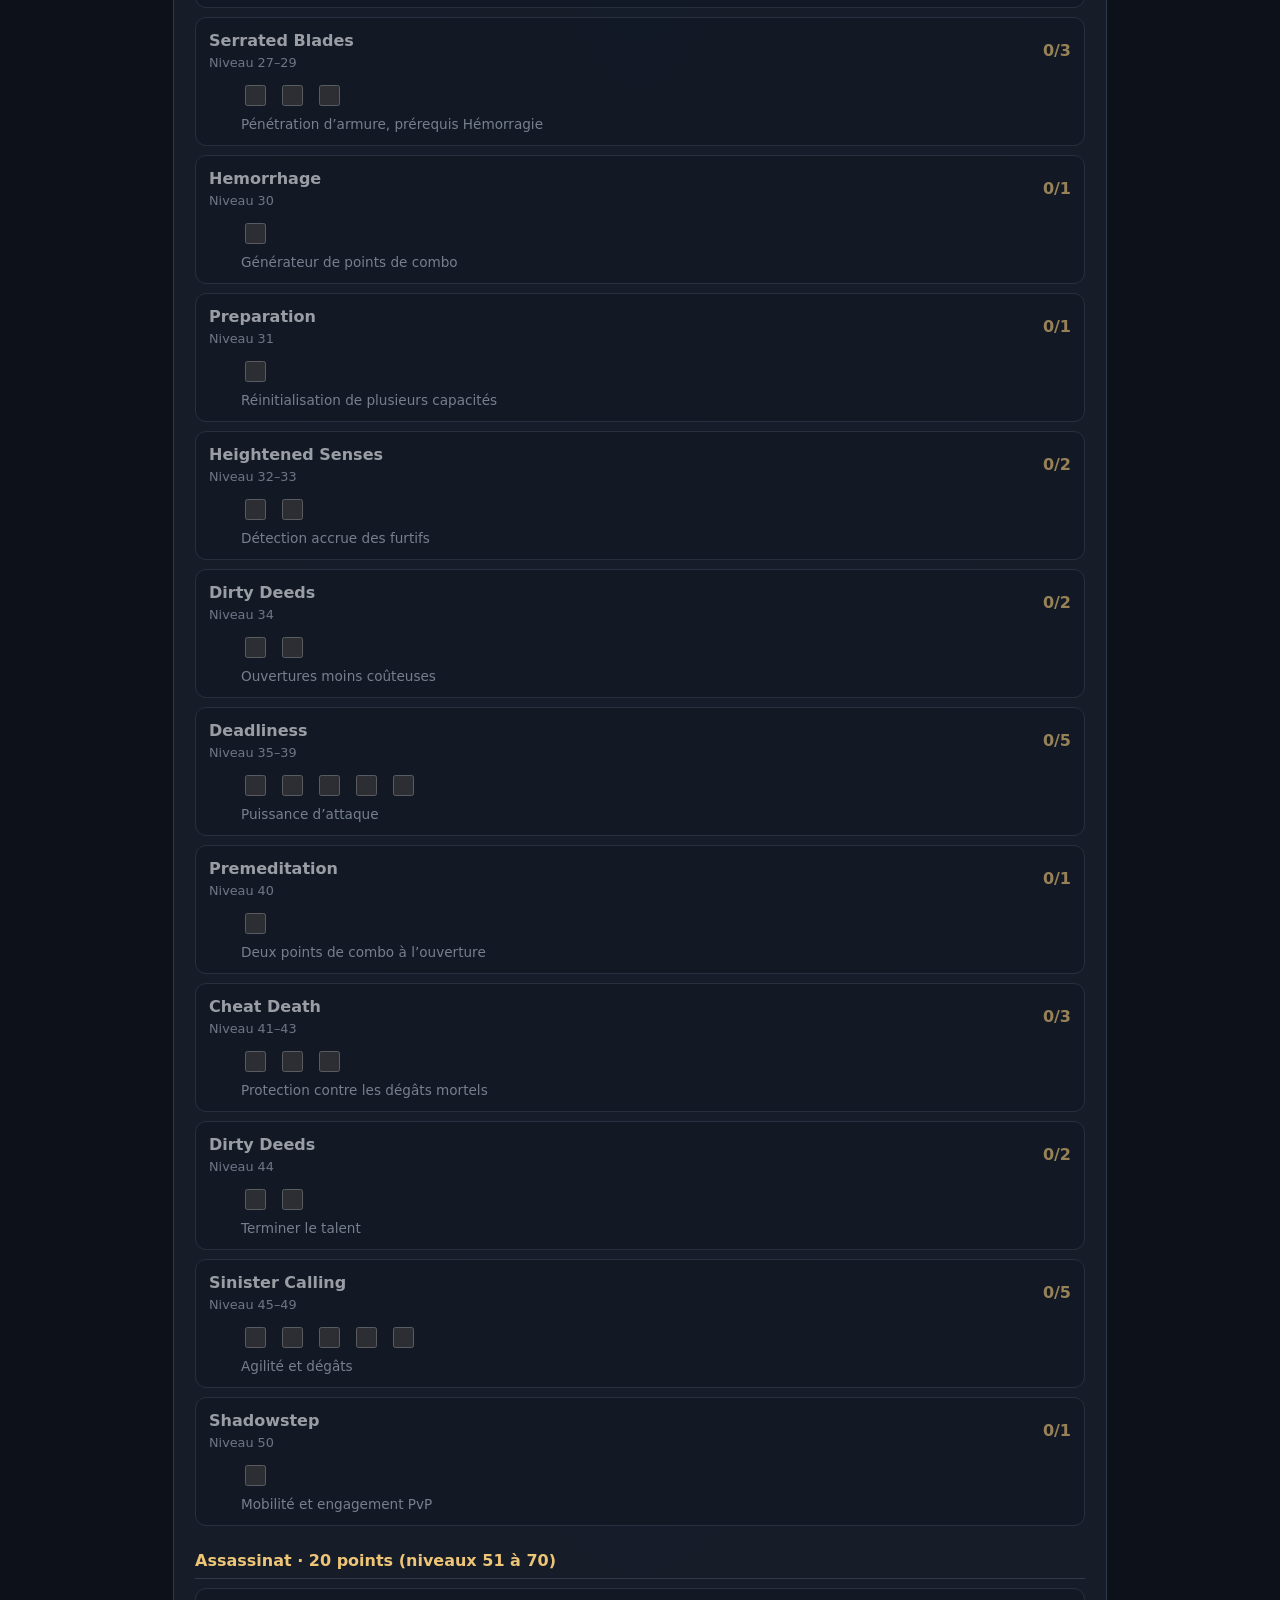
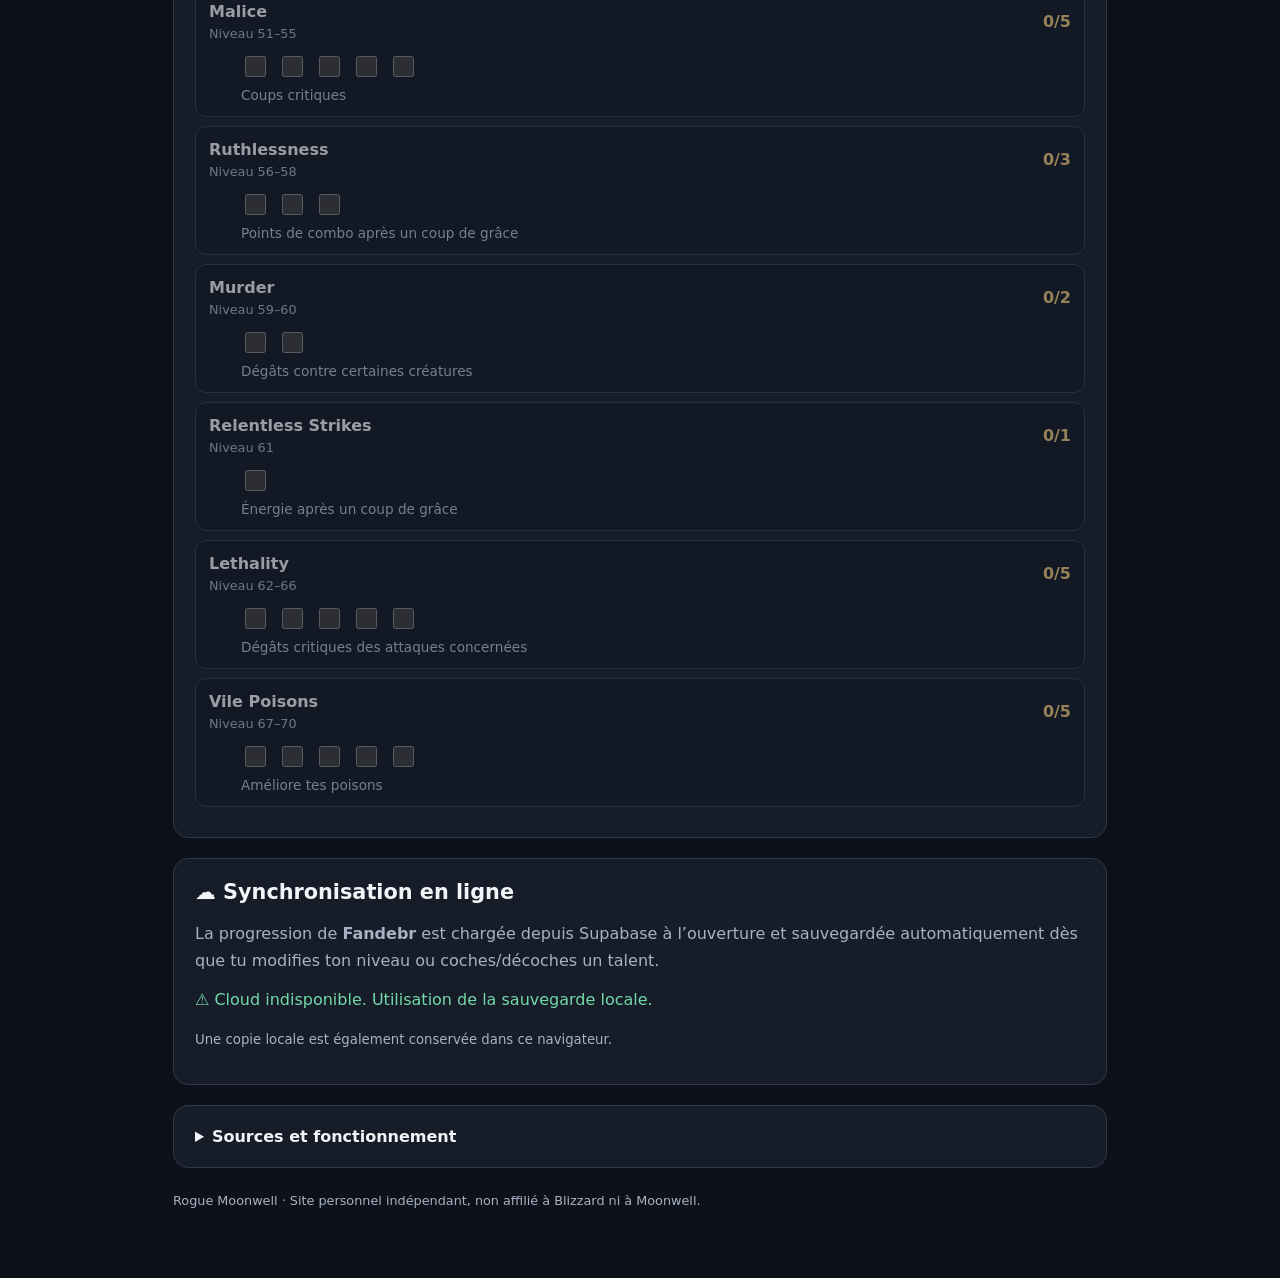
==== commit f88d4a34: "oui" ====
--- a/index.html
+++ b/index.html
@@ -5,7 +5,7 @@
 </style></head><body><main>
 <header><div class="eyebrow">Moonwell x5 · World of Warcraft TBC 2.4.3</div><div class="row"><h1>🗡️ Rogue Tracker</h1><span class="pill">PvP sauvage · Alliance</span></div><p class="intro">Build Finesse / Shadowstep <b>20 / 0 / 41</b>. Suis ton niveau, coche tes talents et synchronise ta progression pour pouvoir la consulter depuis n'importe quel appareil.</p></header>
 <section><div class="row"><h2>Progression</h2><div class="controls"><div><label for="level">Niveau actuel</label><input id="level" type="number" min="10" max="70" value="14"></div><button id="saveLocal">Enregistrer</button></div></div><div class="stats"><div class="stat"><strong id="statLevel">14</strong><span>Niveau</span></div><div class="stat"><strong id="statPoints">0/5</strong><span>Points cochés / disponibles</span></div><div class="stat"><strong id="statTotal">0/61</strong><span>Build terminé</span></div></div><div class="bar"><div class="fill" id="barFill"></div></div><p class="milestone" id="nextGoal"></p><p class="small" id="validation"></p><div class="status" id="localStatus"></div></section>
-<section><div class="row"><h2>Liste des talents niveau par niveau</h2><button class="secondary" id="reset">Tout décocher</button></div><p class="small">Coche chaque étape une fois ses points réellement attribués dans le jeu. Les étapes futures restent visibles : leurs cases ne sont pas bloquées pour te permettre de rattraper ton suivi.</p><div id="steps"></div></section>
+<section><div class="row"><h2>Liste des talents niveau par niveau</h2><button class="secondary" id="reset">Tout décocher</button></div><p class="small">Coche chaque point réellement attribué dans le jeu. Un talent 5/5 possède 5 cases, un talent 3/3 en possède 3, etc. Les rangs sont toujours cochés dans l’ordre.</p><div id="steps"></div></section>
 <section><h2>☁️ Synchronisation en ligne</h2>
 <p class="intro">La progression de <b>Fandebr</b> est chargée depuis Supabase à l’ouverture et sauvegardée automatiquement dès que tu modifies ton niveau ou coches/décoches un talent.</p>
 <p id="cloudStatus" class="status">Connexion au cloud…</p>
@@ -39,15 +39,38 @@
 [67,70,'Assassinat','Vile Poisons','4/5','Améliore tes poisons']
 ];
 const $=id=>document.getElementById(id);
-const key='moonwell-rogue-tracker-v2';
+const key='moonwell-rogue-tracker-v3';
 const SUPABASE_URL='https://rcefxsqrstamkfbzelyx.supabase.co';
 const SUPABASE_KEY='sb_publishable_J1t5Mv-ouW4wHDD4Q9v2lw_scSVv8Sr';
 const SLUG='fandebr';
-let state={level:14,checked:[]};
+
+// points[i] = number of points currently invested in talent i.
+let state={level:14,points:Array(steps.length).fill(0)};
+
+function maxPoints(i){
+  const rank=steps[i][4]; // e.g. "5/5"
+  const n=Number(String(rank).split('/')[1]);
+  return Number.isFinite(n) && n>0 ? n : 1;
+}
+
+function normalizeState(raw){
+  const level=Math.max(10,Math.min(70,Number(raw?.level)||14));
+  let points=Array(steps.length).fill(0);
+
+  if(Array.isArray(raw?.points)){
+    points=points.map((_,i)=>Math.max(0,Math.min(maxPoints(i),Number(raw.points[i])||0)));
+  }else if(Array.isArray(raw?.checked)){
+    // Migration from old tracker: a checked talent becomes fully invested.
+    raw.checked.forEach(i=>{
+      if(Number.isInteger(i) && i>=0 && i<steps.length) points[i]=maxPoints(i);
+    });
+  }
+  return {level,points};
+}
 
 try{
-  const local=JSON.parse(localStorage.getItem(key)||'{}');
-  state={...state,...local};
+  const local=JSON.parse(localStorage.getItem(key)||'null');
+  if(local) state=normalizeState(local);
 }catch{}
 
 function cloudHeaders(){
@@ -70,6 +93,9 @@
 async function saveCloud(){
   try{
     $('cloudStatus').textContent='☁️ Sauvegarde…';
+
+    // Store the exact point allocation in checked as a compact array:
+    // [3,0,1,...]. This avoids a DB schema change while making every point precise.
     const r=await fetch(
       SUPABASE_URL+'/rest/v1/rogue_progress?on_conflict=slug',
       {
@@ -82,11 +108,12 @@
           slug:SLUG,
           owner_id:null,
           level:state.level,
-          checked:state.checked,
+          checked:state.points,
           updated_at:new Date().toISOString()
         })
       }
     );
+
     if(!r.ok) throw Error(r.status+' '+(await r.text()).slice(0,250));
     $('cloudStatus').textContent='✓ Progression synchronisée automatiquement.';
   }catch(e){
@@ -102,15 +129,25 @@
       SUPABASE_URL+'/rest/v1/rogue_progress?slug=eq.'+encodeURIComponent(SLUG)+'&select=slug,level,checked,updated_at',
       {headers:cloudHeaders()}
     );
+
     if(!r.ok) throw Error(r.status+' '+(await r.text()).slice(0,250));
     const rows=await r.json();
 
     if(rows.length){
       const row=rows[0];
-      state={
-        level:Math.max(10,Math.min(70,Number(row.level)||14)),
-        checked:(Array.isArray(row.checked)?row.checked:[]).filter(i=>Number.isInteger(i)&&i>=0&&i<steps.length)
-      };
+      const cloudChecked=Array.isArray(row.checked)?row.checked:[];
+
+      // Backwards compatibility:
+      // Old format contained talent indexes, e.g. [0,1].
+      // New format contains one point count per talent, e.g. [5,2,0,...].
+      let migrated;
+      if(cloudChecked.length===steps.length){
+        migrated={level:row.level,points:cloudChecked};
+      }else{
+        migrated={level:row.level,checked:cloudChecked};
+      }
+
+      state=normalizeState(migrated);
       localStorage.setItem(key,JSON.stringify(state));
       $('level').value=state.level;
       renderSteps();
@@ -125,70 +162,125 @@
   }
 }
 
+function totalPoints(){
+  return state.points.reduce((a,b)=>a+b,0);
+}
+
 function renderStats(){
-  let total=state.checked.reduce((n,i)=>n+(steps[i][1]-steps[i][0]+1),0);
-  let available=Math.max(0,state.level-9);
+  const total=totalPoints();
+  const available=Math.max(0,state.level-9);
+
   $('statLevel').textContent=state.level;
   $('statPoints').textContent=`${total}/${available}`;
   $('statTotal').textContent=total+'/61';
-  $('barFill').style.width=(total/61*100)+'%';
-  let next=[30,31,40,50].find(n=>n>state.level);
+  $('barFill').style.width=(Math.min(61,total)/61*100)+'%';
+
+  const next=[30,31,40,50].find(n=>n>state.level);
   $('nextGoal').textContent=next
     ?('Prochain grand palier : niveau '+next+' · '+({30:'Hémorragie',31:'Préparation',40:'Préméditation',50:'Pas de l’ombre'}[next]))
     :'Objectif final : niveau 70 et 20/0/41';
+
   $('validation').textContent=total>available
-    ?'⚠️ Plus de points cochés que de points disponibles à ton niveau. Vérifie tes cases.'
+    ?'⚠️ Plus de points cochés que de points disponibles à ton niveau. Vérifie tes talents.'
     :total<available
-      ?`Il te reste ${available-total} point(s) à confirmer dans ton suivi.`
-      :'✓ Tous tes points disponibles sont cochés.';
+      ?`Il te reste ${available-total} point(s) à attribuer/confirmer.`
+      :'✓ Tous tes points disponibles sont attribués.';
+
   document.querySelectorAll('.step').forEach((el,i)=>{
-    el.classList.toggle('done',state.checked.includes(i));
+    const invested=state.points[i]||0;
+    el.classList.toggle('done',invested===maxPoints(i));
     el.classList.toggle('locked',steps[i][0]>state.level);
+    const counter=el.querySelector('.rank-counter');
+    if(counter) counter.textContent=`${invested}/${maxPoints(i)}`;
   });
 }
 
 function renderSteps(){
-  let root=$('steps');
+  const root=$('steps');
   root.innerHTML='';
+
   steps.forEach((s,i)=>{
     if(i===0||s[2]!==steps[i-1][2]){
-      let h=document.createElement('h3');
+      const h=document.createElement('h3');
       h.className='category';
       h.textContent=s[2]==='Finesse'
         ?'Finesse · 41 points (niveaux 10 à 50)'
         :'Assassinat · 20 points (niveaux 51 à 70)';
       root.append(h);
     }
-    let el=document.createElement('div');
+
+    const el=document.createElement('div');
     el.className='step';
-    let top=document.createElement('div');
+
+    const top=document.createElement('div');
     top.className='step-top';
-    let check=document.createElement('input');
-    check.type='checkbox';
-    check.checked=state.checked.includes(i);
-    check.setAttribute('aria-label',s[3]+' '+s[4]);
-    check.onchange=()=>{
-      state.checked=check.checked
-        ?[...new Set([...state.checked,i])]
-        :state.checked.filter(x=>x!==i);
-      save();
-    };
-    let main=document.createElement('div');
+
+    const main=document.createElement('div');
     main.className='step-main';
-    let title=document.createElement('div');
+
+    const title=document.createElement('div');
     title.className='step-title';
-    title.textContent=s[3]+' · '+s[4];
-    let meta=document.createElement('div');
+    title.textContent=s[3];
+
+    const meta=document.createElement('div');
     meta.className='step-meta';
     meta.textContent='Niveau '+(s[0]===s[1]?s[0]:s[0]+'–'+s[1]);
+
     main.append(title,meta);
-    top.append(check,main);
-    let desc=document.createElement('p');
+
+    const rank=document.createElement('strong');
+    rank.className='rank-counter';
+    rank.style.color='var(--gold)';
+    rank.style.minWidth='42px';
+    rank.style.textAlign='right';
+    rank.textContent=`${state.points[i]||0}/${maxPoints(i)}`;
+
+    top.append(main,rank);
+
+    const boxes=document.createElement('div');
+    boxes.className='rank-boxes';
+    boxes.style.display='flex';
+    boxes.style.gap='9px';
+    boxes.style.flexWrap='wrap';
+    boxes.style.margin='12px 0 2px 32px';
+
+    for(let p=1;p<=maxPoints(i);p++){
+      const wrap=document.createElement('label');
+      wrap.style.margin='0';
+      wrap.style.display='inline-flex';
+      wrap.style.alignItems='center';
+      wrap.style.justifyContent='center';
+      wrap.style.cursor='pointer';
+      wrap.title=`${s[3]} : point ${p}/${maxPoints(i)}`;
+
+      const check=document.createElement('input');
+      check.type='checkbox';
+      check.style.width='21px';
+      check.style.height='21px';
+      check.style.accentColor='#bd9457';
+      check.checked=(state.points[i]||0)>=p;
+      check.setAttribute('aria-label',`${s[3]} point ${p} sur ${maxPoints(i)}`);
+
+      check.addEventListener('change',()=>{
+        // Keep ranks sequential. Checking point 4 means 1-4 are invested.
+        // Unchecking point 3 removes points 3+.
+        state.points[i]=check.checked ? p : p-1;
+        renderSteps();
+        save();
+      });
+
+      wrap.append(check);
+      boxes.append(wrap);
+    }
+
+    const desc=document.createElement('p');
     desc.className='step-desc';
     desc.textContent=s[5];
-    el.append(top,desc);
+
+    el.append(top,boxes,desc);
     root.append(el);
   });
+
   renderStats();
 }
 
@@ -198,10 +290,11 @@
   $('level').value=state.level;
   save();
 };
+
 $('saveLocal').onclick=save;
 $('reset').onclick=()=>{
-  if(confirm('Décocher toutes les étapes ?')){
-    state.checked=[];
+  if(confirm('Retirer tous les points de talents ?')){
+    state.points=Array(steps.length).fill(0);
     renderSteps();
     save();
   }
@@ -209,4 +302,5 @@
 
 renderSteps();
 readCloud();
+
 </script></body></html>
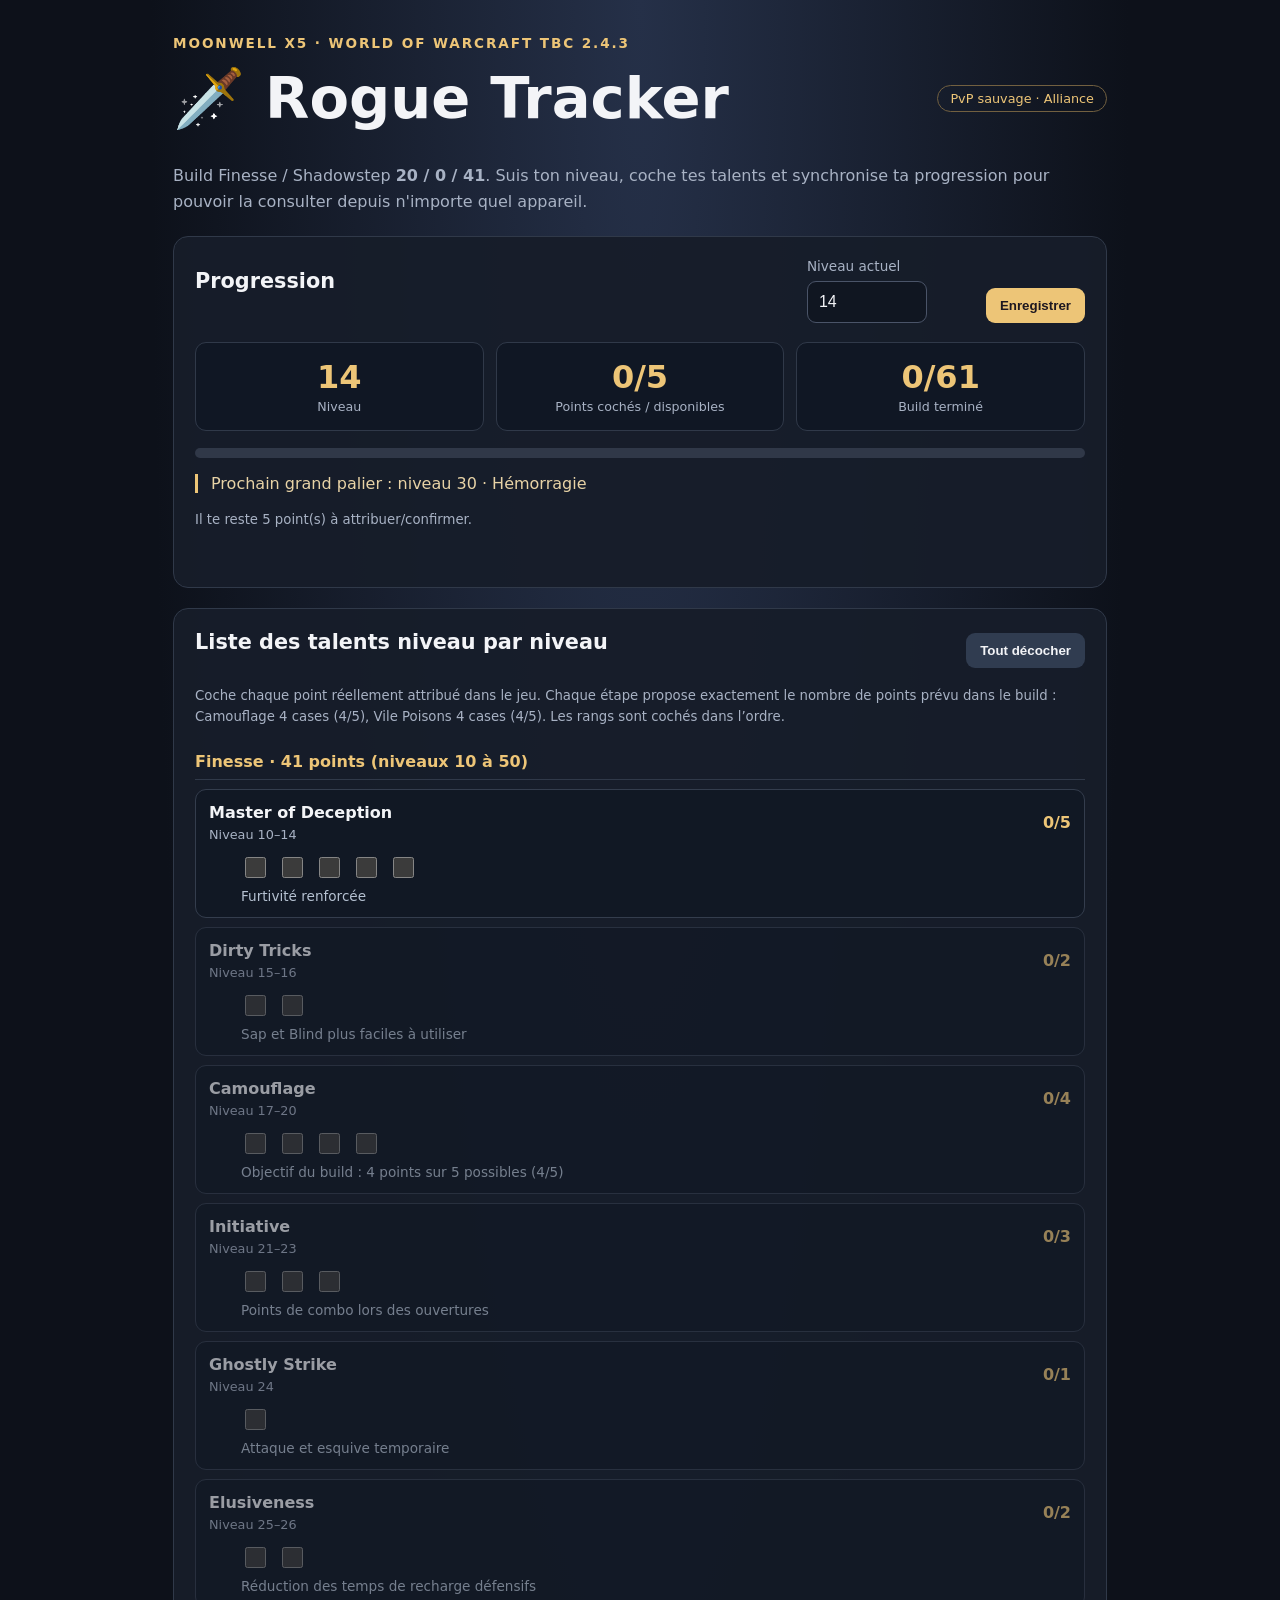
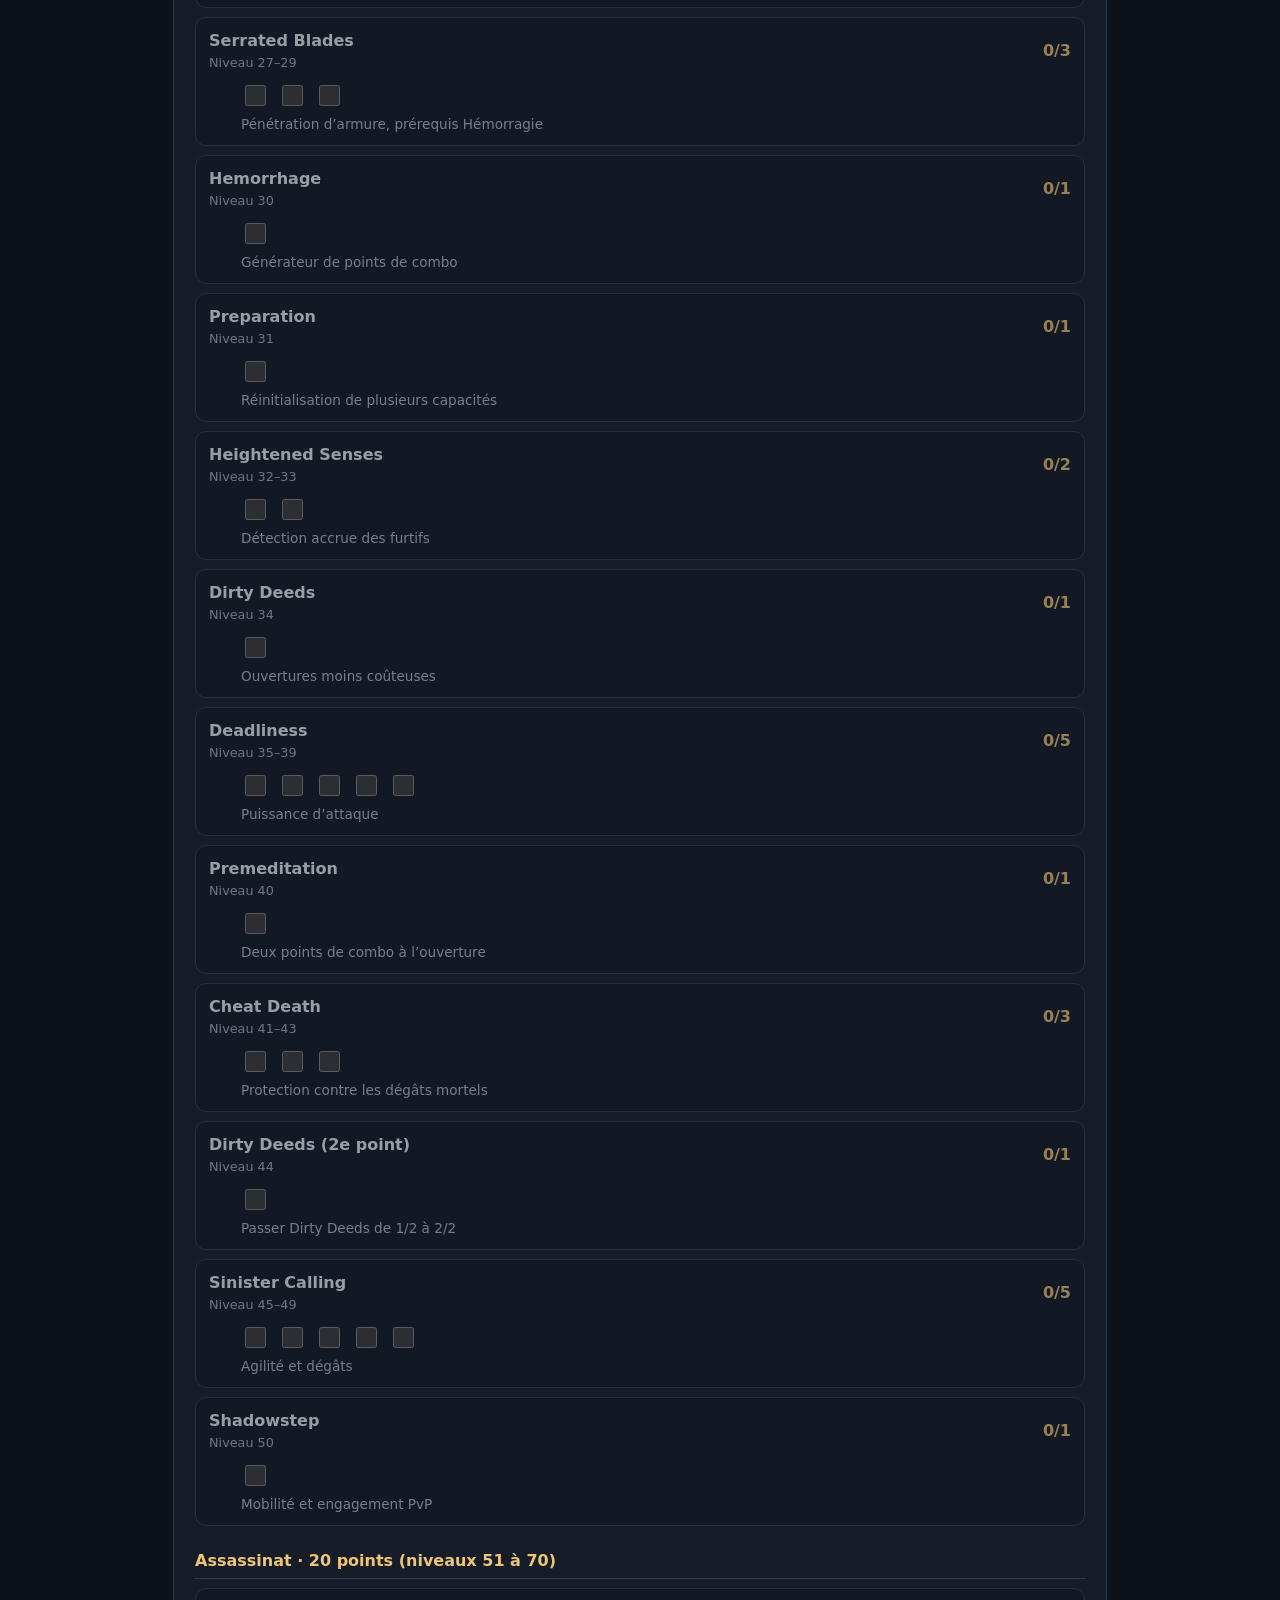
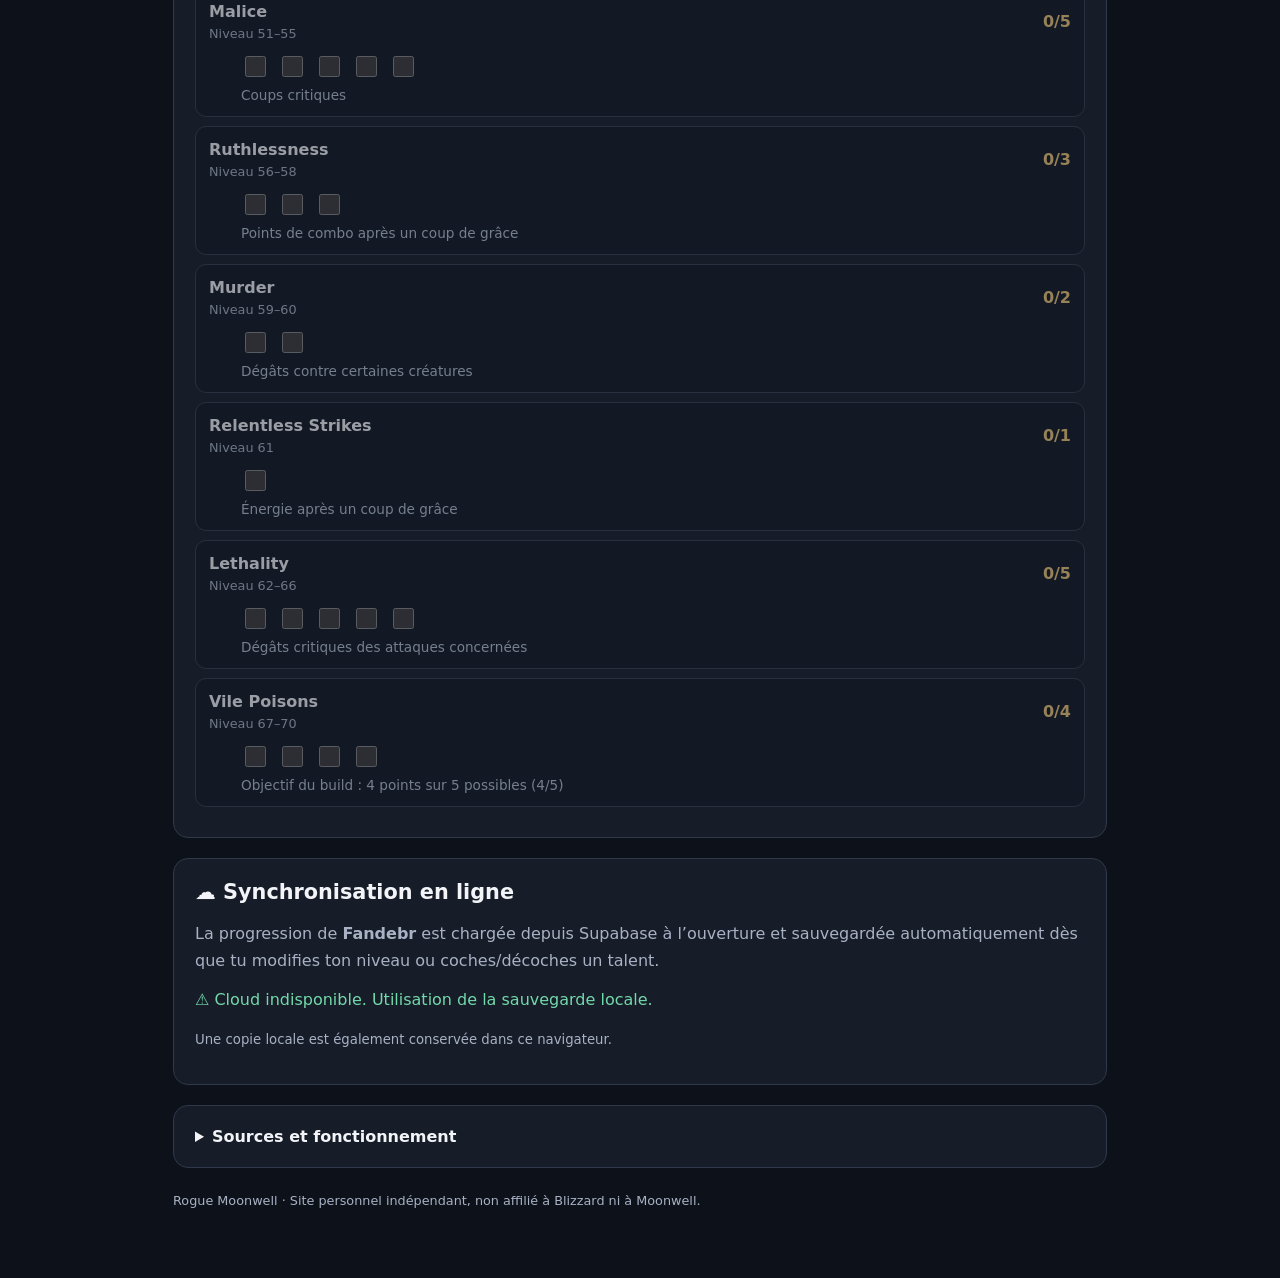
==== commit fd2c7c4d: "yes" ====
--- a/index.html
+++ b/index.html
@@ -5,7 +5,7 @@
 </style></head><body><main>
 <header><div class="eyebrow">Moonwell x5 · World of Warcraft TBC 2.4.3</div><div class="row"><h1>🗡️ Rogue Tracker</h1><span class="pill">PvP sauvage · Alliance</span></div><p class="intro">Build Finesse / Shadowstep <b>20 / 0 / 41</b>. Suis ton niveau, coche tes talents et synchronise ta progression pour pouvoir la consulter depuis n'importe quel appareil.</p></header>
 <section><div class="row"><h2>Progression</h2><div class="controls"><div><label for="level">Niveau actuel</label><input id="level" type="number" min="10" max="70" value="14"></div><button id="saveLocal">Enregistrer</button></div></div><div class="stats"><div class="stat"><strong id="statLevel">14</strong><span>Niveau</span></div><div class="stat"><strong id="statPoints">0/5</strong><span>Points cochés / disponibles</span></div><div class="stat"><strong id="statTotal">0/61</strong><span>Build terminé</span></div></div><div class="bar"><div class="fill" id="barFill"></div></div><p class="milestone" id="nextGoal"></p><p class="small" id="validation"></p><div class="status" id="localStatus"></div></section>
-<section><div class="row"><h2>Liste des talents niveau par niveau</h2><button class="secondary" id="reset">Tout décocher</button></div><p class="small">Coche chaque point réellement attribué dans le jeu. Un talent 5/5 possède 5 cases, un talent 3/3 en possède 3, etc. Les rangs sont toujours cochés dans l’ordre.</p><div id="steps"></div></section>
+<section><div class="row"><h2>Liste des talents niveau par niveau</h2><button class="secondary" id="reset">Tout décocher</button></div><p class="small">Coche chaque point réellement attribué dans le jeu. Chaque étape propose exactement le nombre de points prévu dans le build : Camouflage 4 cases (4/5), Vile Poisons 4 cases (4/5). Les rangs sont cochés dans l’ordre.</p><div id="steps"></div></section>
 <section><h2>☁️ Synchronisation en ligne</h2>
 <p class="intro">La progression de <b>Fandebr</b> est chargée depuis Supabase à l’ouverture et sauvegardée automatiquement dès que tu modifies ton niveau ou coches/décoches un talent.</p>
 <p id="cloudStatus" class="status">Connexion au cloud…</p>
@@ -16,7 +16,7 @@
 const steps=[
 [10,14,'Finesse','Master of Deception','5/5','Furtivité renforcée'],
 [15,16,'Finesse','Dirty Tricks','2/2','Sap et Blind plus faciles à utiliser'],
-[17,20,'Finesse','Camouflage','4/5','Vitesse en furtivité'],
+[17,20,'Finesse','Camouflage','4/5','Objectif du build : 4 points sur 5 possibles (4/5)'],
 [21,23,'Finesse','Initiative','3/3','Points de combo lors des ouvertures'],
 [24,24,'Finesse','Ghostly Strike','1/1','Attaque et esquive temporaire'],
 [25,26,'Finesse','Elusiveness','2/2','Réduction des temps de recharge défensifs'],
@@ -28,7 +28,7 @@
 [35,39,'Finesse','Deadliness','5/5','Puissance d’attaque'],
 [40,40,'Finesse','Premeditation','1/1','Deux points de combo à l’ouverture'],
 [41,43,'Finesse','Cheat Death','3/3','Protection contre les dégâts mortels'],
-[44,44,'Finesse','Dirty Deeds','2/2','Terminer le talent'],
+[44,44,'Finesse','Dirty Deeds (2e point)','1/1','Passer Dirty Deeds de 1/2 à 2/2'],
 [45,49,'Finesse','Sinister Calling','5/5','Agilité et dégâts'],
 [50,50,'Finesse','Shadowstep','1/1','Mobilité et engagement PvP'],
 [51,55,'Assassinat','Malice','5/5','Coups critiques'],
@@ -36,7 +36,7 @@
 [59,60,'Assassinat','Murder','2/2','Dégâts contre certaines créatures'],
 [61,61,'Assassinat','Relentless Strikes','1/1','Énergie après un coup de grâce'],
 [62,66,'Assassinat','Lethality','5/5','Dégâts critiques des attaques concernées'],
-[67,70,'Assassinat','Vile Poisons','4/5','Améliore tes poisons']
+[67,70,'Assassinat','Vile Poisons','4/5','Objectif du build : 4 points sur 5 possibles (4/5)']
 ];
 const $=id=>document.getElementById(id);
 const key='moonwell-rogue-tracker-v3';
@@ -48,8 +48,8 @@
 let state={level:14,points:Array(steps.length).fill(0)};
 
 function maxPoints(i){
-  const rank=steps[i][4]; // e.g. "5/5"
-  const n=Number(String(rank).split('/')[1]);
+  const rank=steps[i][4]; // points prévus / rangs possibles, ex. 4/5
+  const n=Number(String(rank).split('/')[0]);
   return Number.isFinite(n) && n>0 ? n : 1;
 }
 
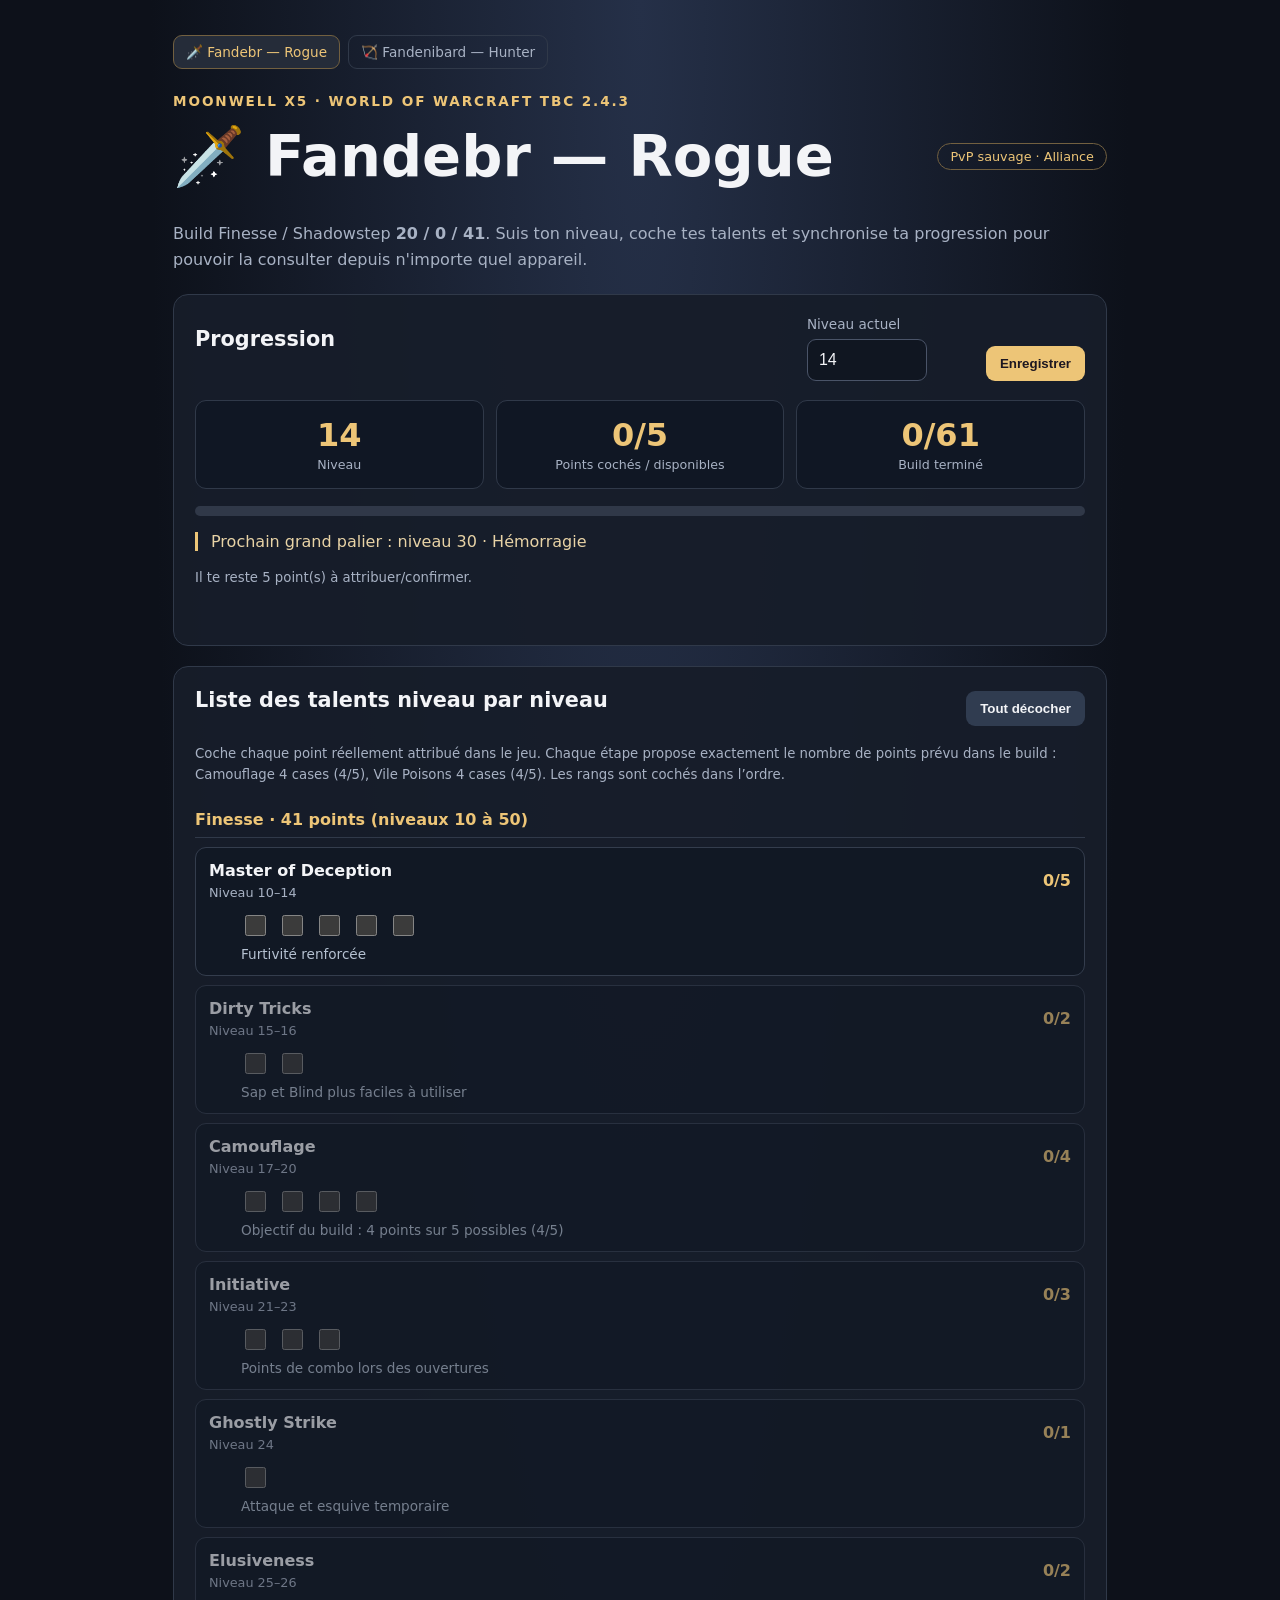
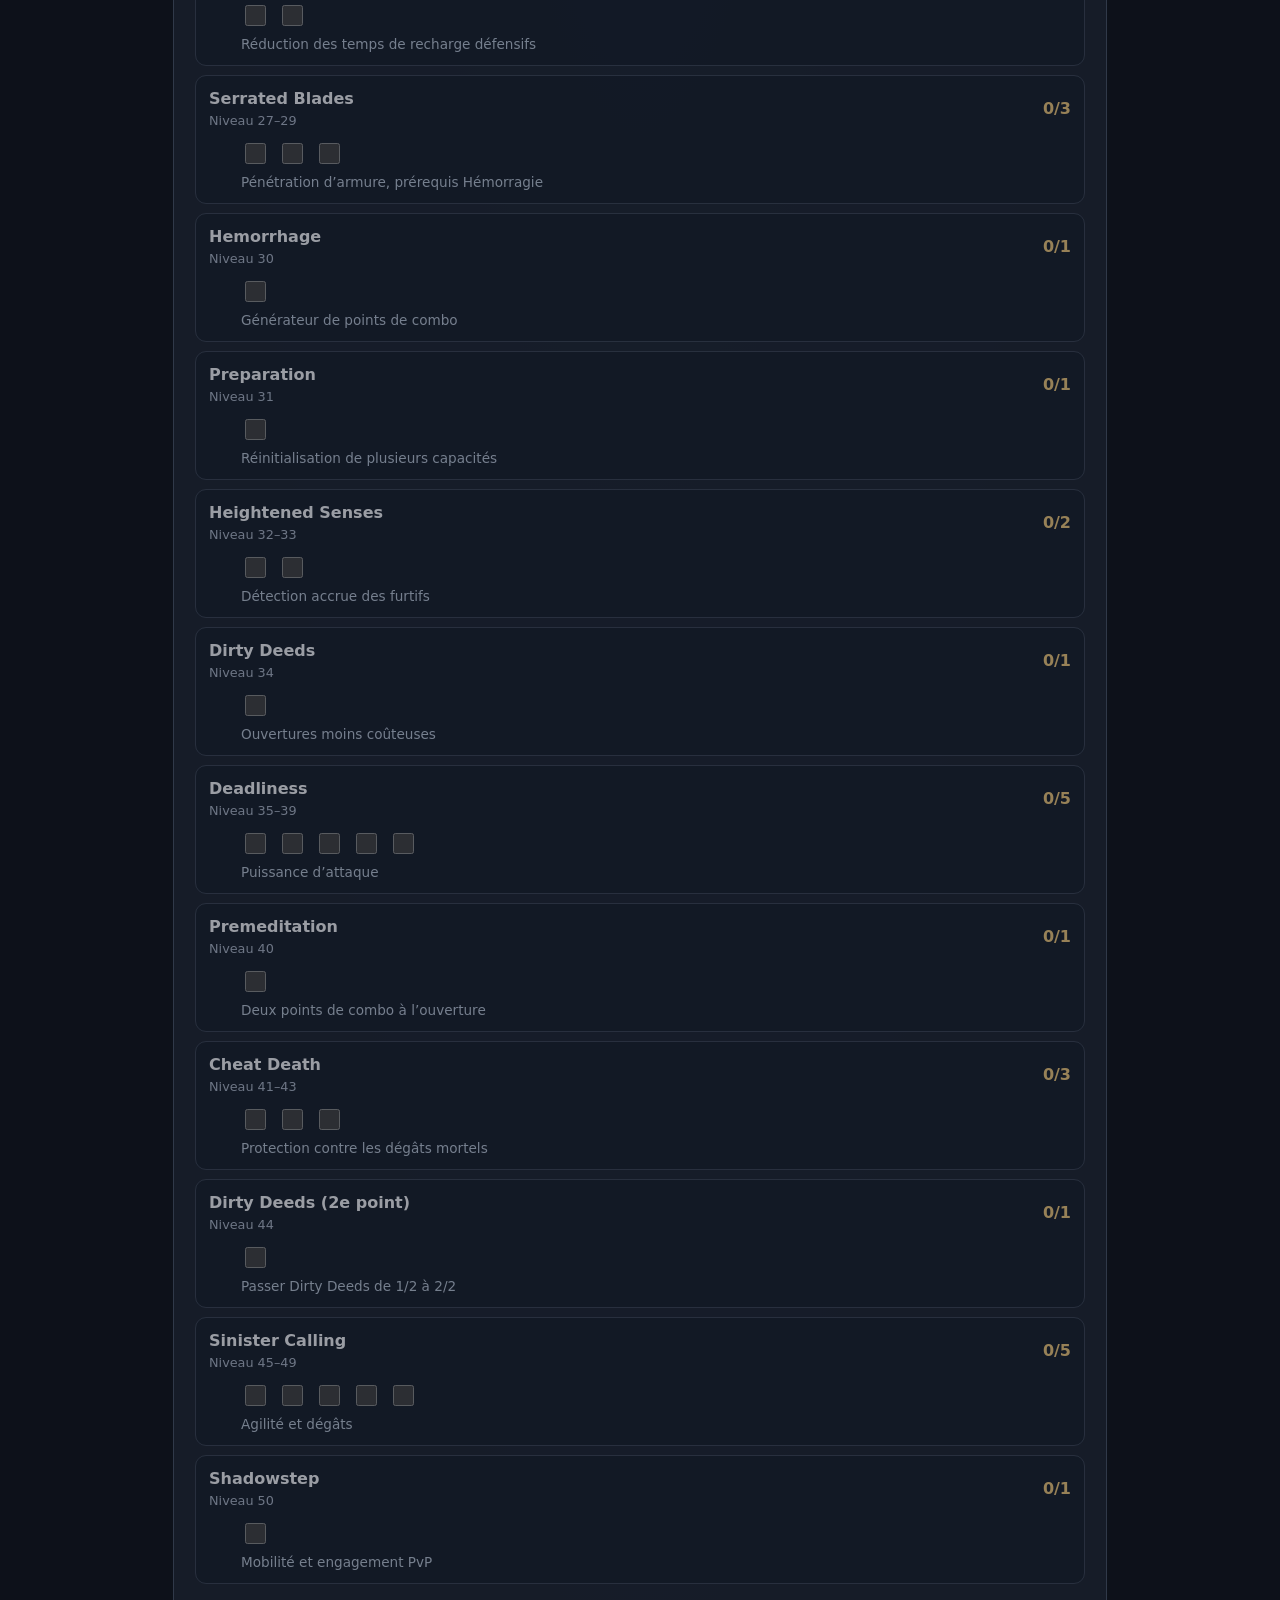
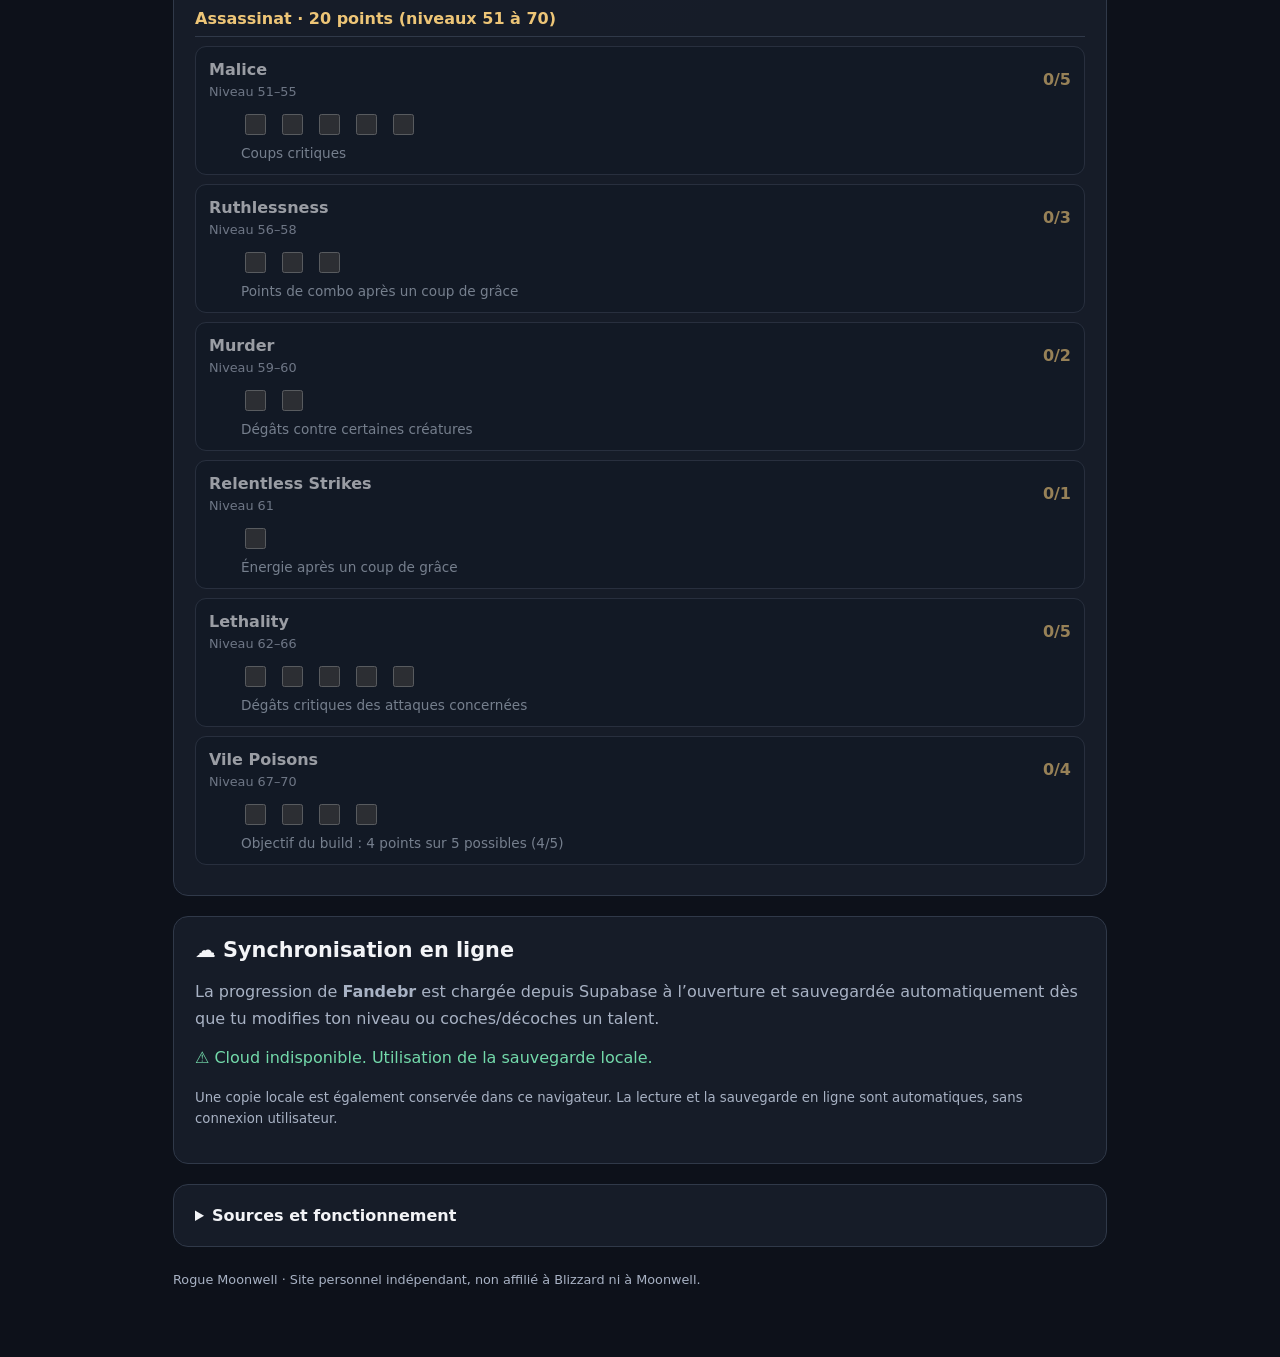
==== commit 1caee252: "ez" ====
--- a/index.html
+++ b/index.html
@@ -1,306 +1,15 @@
 <!doctype html>
 <html lang="fr"><head><meta charset="utf-8"><meta name="viewport" content="width=device-width,initial-scale=1"><meta name="theme-color" content="#10141e"><title>Rogue Moonwell | Talents TBC 2.4.3</title>
-<style>
-:root{color-scheme:dark;--bg:#0d111a;--panel:#171d2a;--line:#303949;--text:#f3f4f7;--muted:#a8b2c4;--gold:#edc577;--green:#73d9aa}*{box-sizing:border-box}body{margin:0;background:radial-gradient(ellipse at top,#253048 0,#0d111a 54%);font-family:system-ui,-apple-system,Segoe UI,sans-serif;color:var(--text)}main{max-width:970px;margin:0 auto;padding:35px 18px 70px}.eyebrow{color:var(--gold);font-size:.85rem;font-weight:700;letter-spacing:.14em;text-transform:uppercase}h1{font-size:clamp(2rem,6vw,3.6rem);margin:.25em 0}.intro{color:var(--muted);line-height:1.65}section,.panel{background:rgba(23,29,42,.95);border:1px solid var(--line);border-radius:15px;padding:21px;margin-top:20px}h2{margin-top:0;font-size:1.3rem}h3{margin:0;font-size:1rem}.row{display:flex;justify-content:space-between;align-items:center;gap:15px;flex-wrap:wrap}.pill{border:1px solid #726040;color:var(--gold);border-radius:20px;padding:5px 12px;font-size:.8rem}.stats{display:grid;grid-template-columns:repeat(3,1fr);gap:12px;margin-top:19px}.stat{border:1px solid var(--line);padding:15px;border-radius:11px;background:#101724;text-align:center}.stat strong{font-size:2rem;display:block;color:var(--gold)}.stat span{font-size:.79rem;color:var(--muted)}.bar{height:10px;background:#303848;border-radius:15px;overflow:hidden;margin-top:17px}.fill{height:100%;background:linear-gradient(90deg,#ae8250,var(--gold));width:0;transition:width .2s}label{display:block;color:var(--muted);font-size:.85rem;margin-bottom:7px}input[type=number],input[type=text],input[type=email],input[type=password]{width:100%;background:#101621;border:1px solid #4a5468;color:var(--text);padding:11px;border-radius:9px;font-size:1rem}input[type=number]{max-width:120px}button{background:var(--gold);color:#1d1720;border:0;border-radius:9px;padding:10px 14px;font-weight:700;cursor:pointer}button.secondary{background:#303c50;color:var(--text)}button:disabled{opacity:.45;cursor:not-allowed}.controls{display:flex;gap:9px;flex-wrap:wrap;align-items:end}.controls>div{flex:1;min-width:170px}.small{font-size:.83rem;color:var(--muted);line-height:1.6}.milestone{border-left:3px solid var(--gold);padding-left:13px;color:#e8d3a6;margin:16px 0}.step{border:1px solid #343d4d;border-radius:11px;margin:9px 0;padding:13px;background:#111824}.step.done{opacity:.72}.step-top{display:flex;gap:12px;align-items:center}.step input{width:20px;height:20px;accent-color:#bd9457;flex:none}.step-main{flex:1}.step-title{font-weight:700}.step-meta{font-size:.8rem;color:var(--muted);margin-top:5px}.step-desc{font-size:.85rem;color:#b5c1d1;margin:7px 0 0 32px}.locked{opacity:.60}.category{margin-top:25px;color:var(--gold);border-bottom:1px solid var(--line);padding-bottom:8px}.status{margin-top:14px;color:var(--green);min-height:1.4em}.note{background:#252c39;border-radius:8px;padding:12px;line-height:1.6}.hidden{display:none}a{color:var(--gold)}details summary{cursor:pointer;font-weight:700}footer{color:var(--muted);padding-top:25px;font-size:.8rem}@media(max-width:600px){.stats{gap:7px}.stat{padding:12px 6px}.stat strong{font-size:1.5rem}section{padding:16px}}
-</style></head><body><main>
-<header><div class="eyebrow">Moonwell x5 · World of Warcraft TBC 2.4.3</div><div class="row"><h1>🗡️ Rogue Tracker</h1><span class="pill">PvP sauvage · Alliance</span></div><p class="intro">Build Finesse / Shadowstep <b>20 / 0 / 41</b>. Suis ton niveau, coche tes talents et synchronise ta progression pour pouvoir la consulter depuis n'importe quel appareil.</p></header>
-<section><div class="row"><h2>Progression</h2><div class="controls"><div><label for="level">Niveau actuel</label><input id="level" type="number" min="10" max="70" value="14"></div><button id="saveLocal">Enregistrer</button></div></div><div class="stats"><div class="stat"><strong id="statLevel">14</strong><span>Niveau</span></div><div class="stat"><strong id="statPoints">0/5</strong><span>Points cochés / disponibles</span></div><div class="stat"><strong id="statTotal">0/61</strong><span>Build terminé</span></div></div><div class="bar"><div class="fill" id="barFill"></div></div><p class="milestone" id="nextGoal"></p><p class="small" id="validation"></p><div class="status" id="localStatus"></div></section>
+<link rel="stylesheet" href="tracker.css"></head><body><main>
+<nav class="character-nav" aria-label="Personnages"><a href="index.html" aria-current="page">🗡️ Fandebr — Rogue</a><a href="hunter.html">🏹 Fandenibard — Hunter</a></nav>
+<header><div class="eyebrow">Moonwell x5 · World of Warcraft TBC 2.4.3</div><div class="row"><h1>🗡️ Fandebr — Rogue</h1><span class="pill">PvP sauvage · Alliance</span></div><p class="intro">Build Finesse / Shadowstep <b>20 / 0 / 41</b>. Suis ton niveau, coche tes talents et synchronise ta progression pour pouvoir la consulter depuis n'importe quel appareil.</p></header>
+<section><div class="row"><h2>Progression</h2><div class="controls"><div><label for="level">Niveau actuel</label><input id="level" type="number" min="10" max="70" value="14"></div><button id="saveLocal">Enregistrer</button></div></div><div class="stats"><div class="stat"><strong id="statLevel">14</strong><span>Niveau</span></div><div class="stat"><strong id="statPoints">0/5</strong><span>Points cochés / disponibles</span></div><div class="stat"><strong id="statTotal">0/61</strong><span>Build terminé</span></div></div><div class="bar"><div class="fill" id="barFill"></div></div><p class="milestone" id="nextGoal"></p><p class="small" id="validation"></p><div class="status" role="status" id="localStatus"></div></section>
 <section><div class="row"><h2>Liste des talents niveau par niveau</h2><button class="secondary" id="reset">Tout décocher</button></div><p class="small">Coche chaque point réellement attribué dans le jeu. Chaque étape propose exactement le nombre de points prévu dans le build : Camouflage 4 cases (4/5), Vile Poisons 4 cases (4/5). Les rangs sont cochés dans l’ordre.</p><div id="steps"></div></section>
 <section><h2>☁️ Synchronisation en ligne</h2>
 <p class="intro">La progression de <b>Fandebr</b> est chargée depuis Supabase à l’ouverture et sauvegardée automatiquement dès que tu modifies ton niveau ou coches/décoches un talent.</p>
-<p id="cloudStatus" class="status">Connexion au cloud…</p>
-<p class="small">Une copie locale est également conservée dans ce navigateur.</p>
+<p id="cloudStatus" class="status" role="status">Connexion au cloud…</p>
+<p class="small">Une copie locale est également conservée dans ce navigateur. La lecture et la sauvegarde en ligne sont automatiques, sans connexion utilisateur.</p>
 </section>
 <section><details><summary>Sources et fonctionnement</summary><p class="small">Version visée : client d'origine TBC 2.4.3 (niveau maximum 70). Ordre de talents adapté au build Finesse 20/0/41 et vérifié à partir des guides Shadowstep TBC. <a href="https://www.icy-veins.com/tbc-classic/subtlety-rogue-pvp-guide" target="_blank" rel="noopener">Guide Icy Veins</a> · <a href="https://www.warcrafttavern.com/tbc/guides/rogue-shadowstep-pvp/" target="_blank" rel="noopener">Guide Warcraft Tavern</a>.</p><p class="small">La progression est synchronisée automatiquement avec Supabase et une copie locale est conservée dans le navigateur.</p></details></section><footer>Rogue Moonwell · Site personnel indépendant, non affilié à Blizzard ni à Moonwell.</footer></main>
-<script>
-const steps=[
-[10,14,'Finesse','Master of Deception','5/5','Furtivité renforcée'],
-[15,16,'Finesse','Dirty Tricks','2/2','Sap et Blind plus faciles à utiliser'],
-[17,20,'Finesse','Camouflage','4/5','Objectif du build : 4 points sur 5 possibles (4/5)'],
-[21,23,'Finesse','Initiative','3/3','Points de combo lors des ouvertures'],
-[24,24,'Finesse','Ghostly Strike','1/1','Attaque et esquive temporaire'],
-[25,26,'Finesse','Elusiveness','2/2','Réduction des temps de recharge défensifs'],
-[27,29,'Finesse','Serrated Blades','3/3','Pénétration d’armure, prérequis Hémorragie'],
-[30,30,'Finesse','Hemorrhage','1/1','Générateur de points de combo'],
-[31,31,'Finesse','Preparation','1/1','Réinitialisation de plusieurs capacités'],
-[32,33,'Finesse','Heightened Senses','2/2','Détection accrue des furtifs'],
-[34,34,'Finesse','Dirty Deeds','1/2','Ouvertures moins coûteuses'],
-[35,39,'Finesse','Deadliness','5/5','Puissance d’attaque'],
-[40,40,'Finesse','Premeditation','1/1','Deux points de combo à l’ouverture'],
-[41,43,'Finesse','Cheat Death','3/3','Protection contre les dégâts mortels'],
-[44,44,'Finesse','Dirty Deeds (2e point)','1/1','Passer Dirty Deeds de 1/2 à 2/2'],
-[45,49,'Finesse','Sinister Calling','5/5','Agilité et dégâts'],
-[50,50,'Finesse','Shadowstep','1/1','Mobilité et engagement PvP'],
-[51,55,'Assassinat','Malice','5/5','Coups critiques'],
-[56,58,'Assassinat','Ruthlessness','3/3','Points de combo après un coup de grâce'],
-[59,60,'Assassinat','Murder','2/2','Dégâts contre certaines créatures'],
-[61,61,'Assassinat','Relentless Strikes','1/1','Énergie après un coup de grâce'],
-[62,66,'Assassinat','Lethality','5/5','Dégâts critiques des attaques concernées'],
-[67,70,'Assassinat','Vile Poisons','4/5','Objectif du build : 4 points sur 5 possibles (4/5)']
-];
-const $=id=>document.getElementById(id);
-const key='moonwell-rogue-tracker-v3';
-const SUPABASE_URL='https://rcefxsqrstamkfbzelyx.supabase.co';
-const SUPABASE_KEY='sb_publishable_J1t5Mv-ouW4wHDD4Q9v2lw_scSVv8Sr';
-const SLUG='fandebr';
-
-// points[i] = number of points currently invested in talent i.
-let state={level:14,points:Array(steps.length).fill(0)};
-
-function maxPoints(i){
-  const rank=steps[i][4]; // points prévus / rangs possibles, ex. 4/5
-  const n=Number(String(rank).split('/')[0]);
-  return Number.isFinite(n) && n>0 ? n : 1;
-}
-
-function normalizeState(raw){
-  const level=Math.max(10,Math.min(70,Number(raw?.level)||14));
-  let points=Array(steps.length).fill(0);
-
-  if(Array.isArray(raw?.points)){
-    points=points.map((_,i)=>Math.max(0,Math.min(maxPoints(i),Number(raw.points[i])||0)));
-  }else if(Array.isArray(raw?.checked)){
-    // Migration from old tracker: a checked talent becomes fully invested.
-    raw.checked.forEach(i=>{
-      if(Number.isInteger(i) && i>=0 && i<steps.length) points[i]=maxPoints(i);
-    });
-  }
-  return {level,points};
-}
-
-try{
-  const local=JSON.parse(localStorage.getItem(key)||'null');
-  if(local) state=normalizeState(local);
-}catch{}
-
-function cloudHeaders(){
-  return {
-    'apikey':SUPABASE_KEY,
-    'Authorization':'Bearer '+SUPABASE_KEY,
-    'Content-Type':'application/json'
-  };
-}
-
-let saveTimer=null;
-function save(){
-  localStorage.setItem(key,JSON.stringify(state));
-  $('localStatus').textContent='✓ Progression sauvegardée localement.';
-  renderStats();
-  clearTimeout(saveTimer);
-  saveTimer=setTimeout(saveCloud,250);
-}
-
-async function saveCloud(){
-  try{
-    $('cloudStatus').textContent='☁️ Sauvegarde…';
-
-    // Store the exact point allocation in checked as a compact array:
-    // [3,0,1,...]. This avoids a DB schema change while making every point precise.
-    const r=await fetch(
-      SUPABASE_URL+'/rest/v1/rogue_progress?on_conflict=slug',
-      {
-        method:'POST',
-        headers:{
-          ...cloudHeaders(),
-          'Prefer':'resolution=merge-duplicates,return=minimal'
-        },
-        body:JSON.stringify({
-          slug:SLUG,
-          owner_id:null,
-          level:state.level,
-          checked:state.points,
-          updated_at:new Date().toISOString()
-        })
-      }
-    );
-
-    if(!r.ok) throw Error(r.status+' '+(await r.text()).slice(0,250));
-    $('cloudStatus').textContent='✓ Progression synchronisée automatiquement.';
-  }catch(e){
-    console.error(e);
-    $('cloudStatus').textContent='⚠️ Synchronisation impossible. La sauvegarde locale reste active.';
-  }
-}
-
-async function readCloud(){
-  try{
-    $('cloudStatus').textContent='☁️ Chargement de Fandebr…';
-    const r=await fetch(
-      SUPABASE_URL+'/rest/v1/rogue_progress?slug=eq.'+encodeURIComponent(SLUG)+'&select=slug,level,checked,updated_at',
-      {headers:cloudHeaders()}
-    );
-
-    if(!r.ok) throw Error(r.status+' '+(await r.text()).slice(0,250));
-    const rows=await r.json();
-
-    if(rows.length){
-      const row=rows[0];
-      const cloudChecked=Array.isArray(row.checked)?row.checked:[];
-
-      // Backwards compatibility:
-      // Old format contained talent indexes, e.g. [0,1].
-      // New format contains one point count per talent, e.g. [5,2,0,...].
-      let migrated;
-      if(cloudChecked.length===steps.length){
-        migrated={level:row.level,points:cloudChecked};
-      }else{
-        migrated={level:row.level,checked:cloudChecked};
-      }
-
-      state=normalizeState(migrated);
-      localStorage.setItem(key,JSON.stringify(state));
-      $('level').value=state.level;
-      renderSteps();
-      $('cloudStatus').textContent='✓ Progression en ligne chargée.';
-    }else{
-      $('cloudStatus').textContent='☁️ Première sauvegarde de Fandebr…';
-      await saveCloud();
-    }
-  }catch(e){
-    console.error(e);
-    $('cloudStatus').textContent='⚠️ Cloud indisponible. Utilisation de la sauvegarde locale.';
-  }
-}
-
-function totalPoints(){
-  return state.points.reduce((a,b)=>a+b,0);
-}
-
-function renderStats(){
-  const total=totalPoints();
-  const available=Math.max(0,state.level-9);
-
-  $('statLevel').textContent=state.level;
-  $('statPoints').textContent=`${total}/${available}`;
-  $('statTotal').textContent=total+'/61';
-  $('barFill').style.width=(Math.min(61,total)/61*100)+'%';
-
-  const next=[30,31,40,50].find(n=>n>state.level);
-  $('nextGoal').textContent=next
-    ?('Prochain grand palier : niveau '+next+' · '+({30:'Hémorragie',31:'Préparation',40:'Préméditation',50:'Pas de l’ombre'}[next]))
-    :'Objectif final : niveau 70 et 20/0/41';
-
-  $('validation').textContent=total>available
-    ?'⚠️ Plus de points cochés que de points disponibles à ton niveau. Vérifie tes talents.'
-    :total<available
-      ?`Il te reste ${available-total} point(s) à attribuer/confirmer.`
-      :'✓ Tous tes points disponibles sont attribués.';
-
-  document.querySelectorAll('.step').forEach((el,i)=>{
-    const invested=state.points[i]||0;
-    el.classList.toggle('done',invested===maxPoints(i));
-    el.classList.toggle('locked',steps[i][0]>state.level);
-    const counter=el.querySelector('.rank-counter');
-    if(counter) counter.textContent=`${invested}/${maxPoints(i)}`;
-  });
-}
-
-function renderSteps(){
-  const root=$('steps');
-  root.innerHTML='';
-
-  steps.forEach((s,i)=>{
-    if(i===0||s[2]!==steps[i-1][2]){
-      const h=document.createElement('h3');
-      h.className='category';
-      h.textContent=s[2]==='Finesse'
-        ?'Finesse · 41 points (niveaux 10 à 50)'
-        :'Assassinat · 20 points (niveaux 51 à 70)';
-      root.append(h);
-    }
-
-    const el=document.createElement('div');
-    el.className='step';
-
-    const top=document.createElement('div');
-    top.className='step-top';
-
-    const main=document.createElement('div');
-    main.className='step-main';
-
-    const title=document.createElement('div');
-    title.className='step-title';
-    title.textContent=s[3];
-
-    const meta=document.createElement('div');
-    meta.className='step-meta';
-    meta.textContent='Niveau '+(s[0]===s[1]?s[0]:s[0]+'–'+s[1]);
-
-    main.append(title,meta);
-
-    const rank=document.createElement('strong');
-    rank.className='rank-counter';
-    rank.style.color='var(--gold)';
-    rank.style.minWidth='42px';
-    rank.style.textAlign='right';
-    rank.textContent=`${state.points[i]||0}/${maxPoints(i)}`;
-
-    top.append(main,rank);
-
-    const boxes=document.createElement('div');
-    boxes.className='rank-boxes';
-    boxes.style.display='flex';
-    boxes.style.gap='9px';
-    boxes.style.flexWrap='wrap';
-    boxes.style.margin='12px 0 2px 32px';
-
-    for(let p=1;p<=maxPoints(i);p++){
-      const wrap=document.createElement('label');
-      wrap.style.margin='0';
-      wrap.style.display='inline-flex';
-      wrap.style.alignItems='center';
-      wrap.style.justifyContent='center';
-      wrap.style.cursor='pointer';
-      wrap.title=`${s[3]} : point ${p}/${maxPoints(i)}`;
-
-      const check=document.createElement('input');
-      check.type='checkbox';
-      check.style.width='21px';
-      check.style.height='21px';
-      check.style.accentColor='#bd9457';
-      check.checked=(state.points[i]||0)>=p;
-      check.setAttribute('aria-label',`${s[3]} point ${p} sur ${maxPoints(i)}`);
-
-      check.addEventListener('change',()=>{
-        // Keep ranks sequential. Checking point 4 means 1-4 are invested.
-        // Unchecking point 3 removes points 3+.
-        state.points[i]=check.checked ? p : p-1;
-        renderSteps();
-        save();
-      });
-
-      wrap.append(check);
-      boxes.append(wrap);
-    }
-
-    const desc=document.createElement('p');
-    desc.className='step-desc';
-    desc.textContent=s[5];
-
-    el.append(top,boxes,desc);
-    root.append(el);
-  });
-
-  renderStats();
-}
-
-$('level').value=state.level;
-$('level').onchange=()=>{
-  state.level=Math.max(10,Math.min(70,Number($('level').value)||14));
-  $('level').value=state.level;
-  save();
-};
-
-$('saveLocal').onclick=save;
-$('reset').onclick=()=>{
-  if(confirm('Retirer tous les points de talents ?')){
-    state.points=Array(steps.length).fill(0);
-    renderSteps();
-    save();
-  }
-};
-
-renderSteps();
-readCloud();
-
-</script></body></html>
+<script src="rogue.js"></script>
+<script src="tracker.js"></script></body></html>
--- a/tracker.css
+++ b/tracker.css
@@ -0,0 +1,2 @@
+:root{color-scheme:dark;--bg:#0d111a;--panel:#171d2a;--line:#303949;--text:#f3f4f7;--muted:#a8b2c4;--gold:#edc577;--green:#73d9aa}*{box-sizing:border-box}body{margin:0;background:radial-gradient(ellipse at top,#253048 0,#0d111a 54%);font-family:system-ui,-apple-system,Segoe UI,sans-serif;color:var(--text)}main{max-width:970px;margin:0 auto;padding:35px 18px 70px}.eyebrow{color:var(--gold);font-size:.85rem;font-weight:700;letter-spacing:.14em;text-transform:uppercase}h1{font-size:clamp(2rem,6vw,3.6rem);margin:.25em 0}.intro{color:var(--muted);line-height:1.65}section,.panel{background:rgba(23,29,42,.95);border:1px solid var(--line);border-radius:15px;padding:21px;margin-top:20px}h2{margin-top:0;font-size:1.3rem}h3{margin:0;font-size:1rem}.row{display:flex;justify-content:space-between;align-items:center;gap:15px;flex-wrap:wrap}.pill{border:1px solid #726040;color:var(--gold);border-radius:20px;padding:5px 12px;font-size:.8rem}.stats{display:grid;grid-template-columns:repeat(3,1fr);gap:12px;margin-top:19px}.stat{border:1px solid var(--line);padding:15px;border-radius:11px;background:#101724;text-align:center}.stat strong{font-size:2rem;display:block;color:var(--gold)}.stat span{font-size:.79rem;color:var(--muted)}.bar{height:10px;background:#303848;border-radius:15px;overflow:hidden;margin-top:17px}.fill{height:100%;background:linear-gradient(90deg,#ae8250,var(--gold));width:0;transition:width .2s}label{display:block;color:var(--muted);font-size:.85rem;margin-bottom:7px}input[type=number],input[type=text],input[type=email],input[type=password]{width:100%;background:#101621;border:1px solid #4a5468;color:var(--text);padding:11px;border-radius:9px;font-size:1rem}input[type=number]{max-width:120px}button{background:var(--gold);color:#1d1720;border:0;border-radius:9px;padding:10px 14px;font-weight:700;cursor:pointer}button.secondary{background:#303c50;color:var(--text)}button:disabled{opacity:.45;cursor:not-allowed}.controls{display:flex;gap:9px;flex-wrap:wrap;align-items:end}.controls>div{flex:1;min-width:170px}.small{font-size:.83rem;color:var(--muted);line-height:1.6}.milestone{border-left:3px solid var(--gold);padding-left:13px;color:#e8d3a6;margin:16px 0}.step{border:1px solid #343d4d;border-radius:11px;margin:9px 0;padding:13px;background:#111824}.step.done{opacity:.72}.step-top{display:flex;gap:12px;align-items:center}.step input{width:20px;height:20px;accent-color:#bd9457;flex:none}.step-main{flex:1}.step-title{font-weight:700}.step-meta{font-size:.8rem;color:var(--muted);margin-top:5px}.step-desc{font-size:.85rem;color:#b5c1d1;margin:7px 0 0 32px}.locked{opacity:.60}.category{margin-top:25px;color:var(--gold);border-bottom:1px solid var(--line);padding-bottom:8px}.status{margin-top:14px;color:var(--green);min-height:1.4em}.note{background:#252c39;border-radius:8px;padding:12px;line-height:1.6}.hidden{display:none}a{color:var(--gold)}details summary{cursor:pointer;font-weight:700}footer{color:var(--muted);padding-top:25px;font-size:.8rem}@media(max-width:600px){.stats{gap:7px}.stat{padding:12px 6px}.stat strong{font-size:1.5rem}section{padding:16px}}
+.character-nav{display:flex;gap:8px;flex-wrap:wrap;margin-bottom:24px}.character-nav a{padding:8px 12px;border:1px solid var(--line);border-radius:9px;text-decoration:none;font-size:.85rem;color:var(--muted)}.character-nav a[aria-current=page]{color:var(--gold);border-color:#726040;background:#252c39}.character-nav a:hover{color:var(--text)}:focus-visible{outline:2px solid var(--gold);outline-offset:4px}.rank-boxes{display:flex;gap:9px;flex-wrap:wrap;margin:12px 0 2px 32px}.rank-boxes label{margin:0;display:inline-flex;cursor:pointer}.rank-counter{color:var(--gold);min-width:42px;text-align:right}.timeline{width:100%;border-collapse:collapse;font-size:.85rem}.timeline th,.timeline td{text-align:left;padding:8px;border-bottom:1px solid var(--line)}.tree-progress{margin-top:16px}
